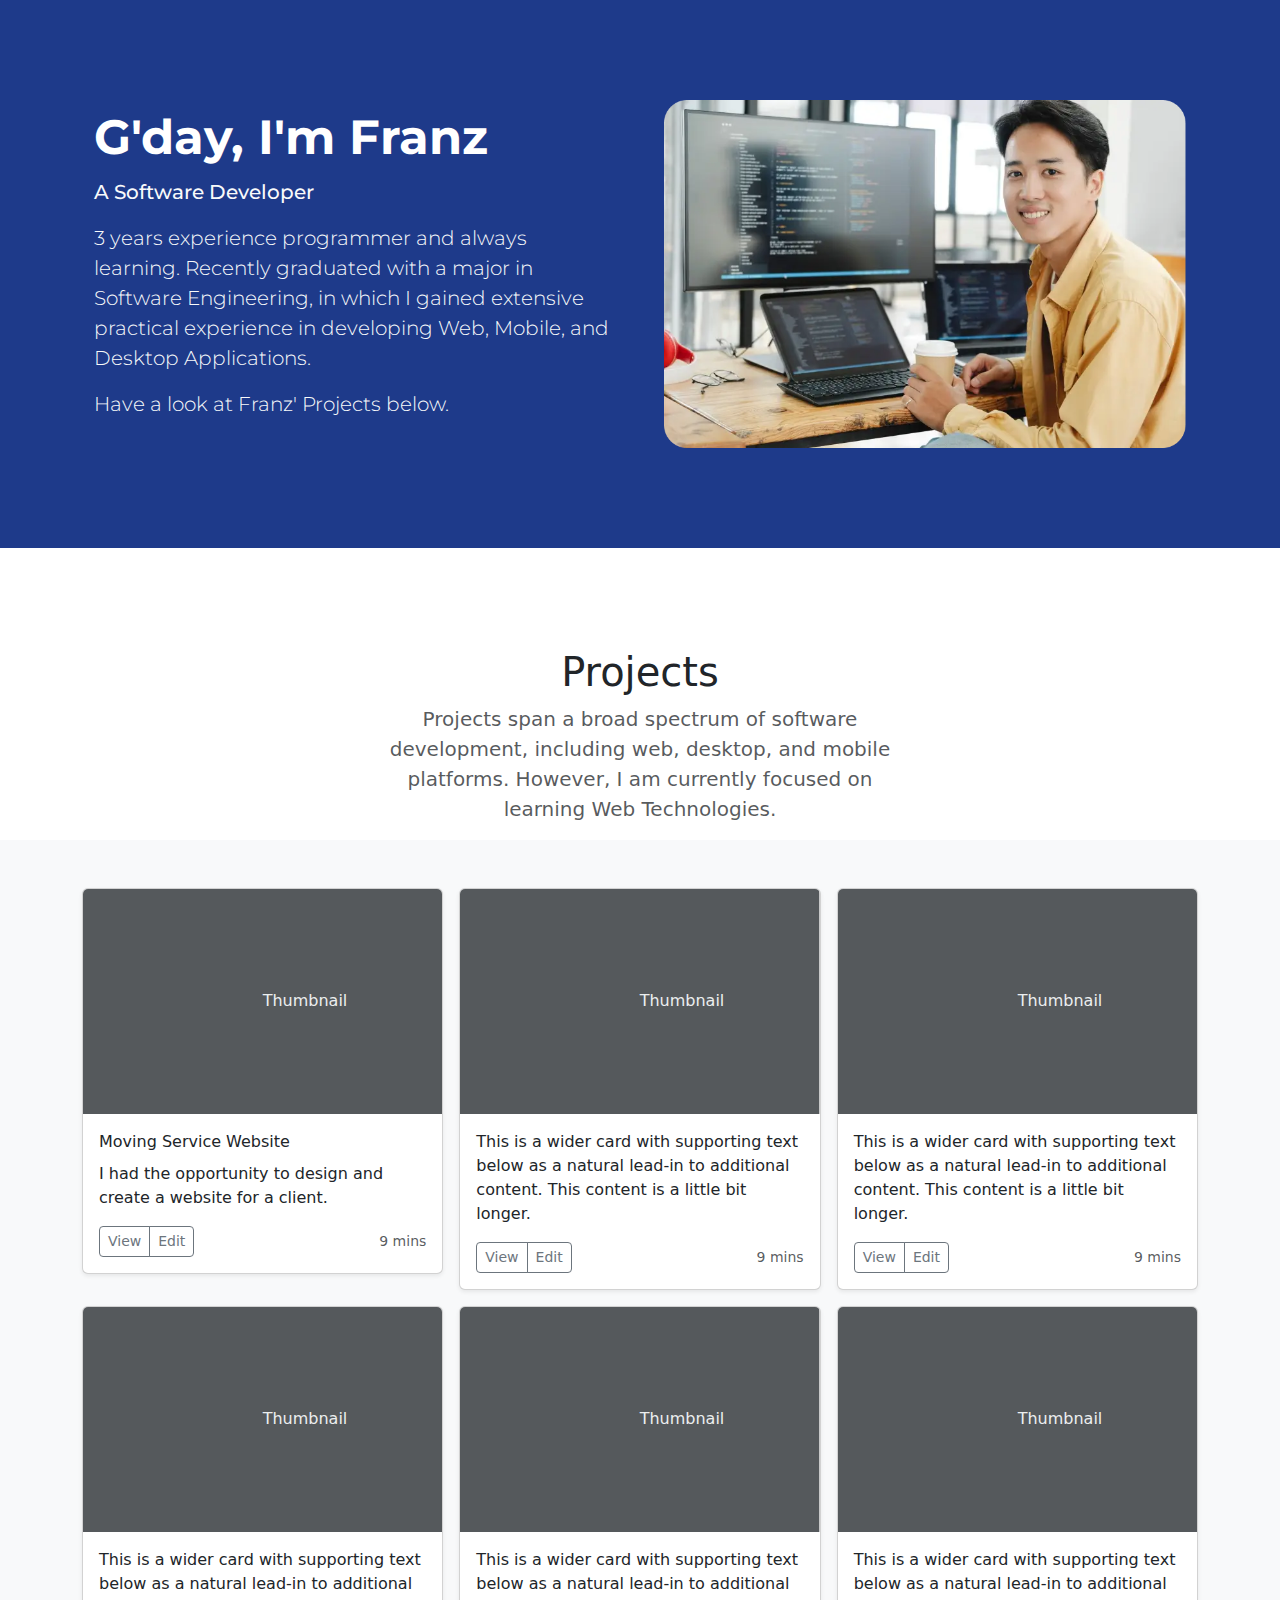
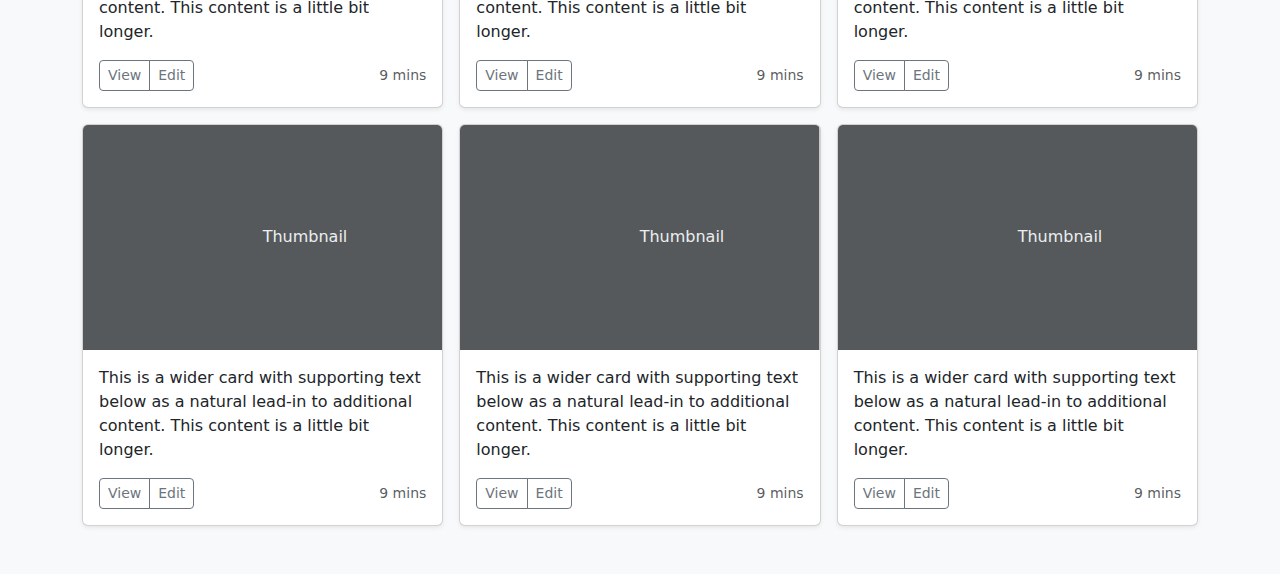
==== index.html @ fdf76ed5 "initial upload of intro + project list" ====
<!DOCTYPE html>
<html lang="en">
<head>
  <meta charset="UTF-8">
  <meta name="viewport" content="width=device-width, initial-scale=1.0">
  <title>Franz Labrador</title>
  <!-- Monts font -->
  <link rel="preconnect" href="https://fonts.googleapis.com">
  <link rel="preconnect" href="https://fonts.gstatic.com" crossorigin>
  <link href="https://fonts.googleapis.com/css2?family=Montserrat:ital,wght@0,100..900;1,100..900&family=Roboto:ital,wght@0,100;0,300;0,400;0,500;0,700;0,900;1,100;1,300;1,400;1,500;1,700;1,900&display=swap" rel="stylesheet">
  <!-- Bootstrap -->
  <link href="https://cdn.jsdelivr.net/npm/bootstrap@5.3.3/dist/css/bootstrap.min.css" rel="stylesheet" integrity="sha384-QWTKZyjpPEjISv5WaRU9OFeRpok6YctnYmDr5pNlyT2bRjXh0JMhjY6hW+ALEwIH" crossorigin="anonymous">
  <!-- Custom CSS -->
  <link rel="stylesheet" href="./css/styles.css">
</head>
<body data-bs-theme="light">
  <!-- Header -->
  <!-- <div class="custom-header container-fluid">
    <nav class="navbar navbar-expand-lg py-0">
      <div class="custom-header container py-3">
        <button class="navbar-toggler" type="button" data-bs-toggle="collapse" data-bs-target="#navbarNav" aria-controls="navbarNav" aria-expanded="false" aria-label="Toggle navigation">
          <span class="navbar-toggler-icon"></span>
        </button>
        <div class="collapse navbar-collapse" id="navbarNav">
          <ul class="navbar-nav ms-auto">
            <li class="nav-item">
              <a class="nav-link active" aria-current="page" href="#">About</a>
            </li>
            <li class="nav-item">
              <a class="nav-link" href="#">Projects</a>
            </li>
            <li class="nav-item">
              <a class="nav-link" href="#">Work</a>
            </li>
            <li class="nav-item">
              <a class="nav-link" href="#">Life</a>
            </li>
          </ul>
        </div>
      </div>
    </nav>
  </div> -->
  
  <!-- Dark Mode Button -->
  <!-- <button id="themeToggle" class="btn btn-outline-secondary btn-sm d-flex align-items-center">
    <svg xmlns="http://www.w3.org/2000/svg" width="16" height="16" fill="currentColor" class="bi bi-moon-fill" viewBox="0 0 16 16">
      <path d="M6 .278a.77.77 0 0 1 .08.858 7.2 7.2 0 0 0-.878 3.46c0 4.021 3.278 7.277 7.318 7.277q.792-.001 1.533-.16a.79.79 0 0 1 .81.316.73.73 0 0 1-.031.893A8.35 8.35 0 0 1 8.344 16C3.734 16 0 12.286 0 7.71 0 4.266 2.114 1.312 5.124.06A.75.75 0 0 1 6 .278"/>
    </svg>
  </button> -->
  
  <!-- Introduction -->
  <div class="intro">
    <div class="container col-xxl-8 px-4">
      <div class="row flex-lg-row-reverse align-items-center g-5">
        <div class="col-10 col-sm-8 col-lg-6">
          <img src="./images/filo_dev.png" class="d-block mx-lg-auto img-fluid" alt="Picture of Franz" width="700" height="500" loading="lazy">
        </div>
        <div class="col-lg-6">
          <h1 class="display-5 fw-bold text-body-emphasis lh-1 mb-3">G'day, I'm Franz</h1>
          <p class="lead content-subtitle">A Software Developer</p>
          <p class="lead">3 years experience programmer and always learning. Recently graduated with a major in Software Engineering, in which I gained extensive practical experience in developing Web, Mobile, and Desktop Applications.</p>
          <p class="lead">Have a look at Franz' Projects below.</p>
          <!-- <div class="d-grid gap-2 d-md-flex justify-content-md-start mt-4">
            <button type="button" class="btn btn-primary btn-lg px-4 me-md-2">See Projects</button>
          </div> -->
        </div>
      </div>
    </div>
  </div>
  <!-- Portfolio -->
  <main>
    <section class="text-center container">
      <div class="row">
        <div class="col-lg-6 col-md-8 mx-auto">
          <h1 class="fw-light">Projects</h1>
          <p class="lead text-body-secondary">
            Projects span a broad spectrum of software development, including web, desktop, and mobile platforms.
            However, I am currently focused on learning Web Technologies.
          </p>
        </div>
      </div>
    </section>
    <div class="album py-5 bg-body-tertiary">
      <div class="container">
        <div class="row row-cols-1 row-cols-sm-2 row-cols-md-3 g-3">
          <div class="col">
            <div class="card shadow-sm">
              <svg class="bd-placeholder-img card-img-top" width="100%" height="225" xmlns="http://www.w3.org/2000/svg" role="img" aria-label="Placeholder: Thumbnail" preserveAspectRatio="xMidYMid slice" focusable="false"><title>Placeholder</title><rect width="100%" height="100%" fill="#55595c"></rect><text x="50%" y="50%" fill="#eceeef" dy=".3em">Thumbnail</text></svg>
              <div class="card-body">
                <p class="card-title">Moving Service Website</p>
                <p class="card-text">
                  I had the opportunity to design and create a website for a client.
                </p>
                <div class="d-flex justify-content-between align-items-center">
                  <div class="btn-group">
                    <button type="button" class="btn btn-sm btn-outline-secondary">View</button>
                    <button type="button" class="btn btn-sm btn-outline-secondary">Edit</button>
                  </div>
                  <small class="text-body-secondary">9 mins</small>
                </div>
              </div>
            </div>
          </div>
          <div class="col">
            <div class="card shadow-sm">
              <svg class="bd-placeholder-img card-img-top" width="100%" height="225" xmlns="http://www.w3.org/2000/svg" role="img" aria-label="Placeholder: Thumbnail" preserveAspectRatio="xMidYMid slice" focusable="false"><title>Placeholder</title><rect width="100%" height="100%" fill="#55595c"></rect><text x="50%" y="50%" fill="#eceeef" dy=".3em">Thumbnail</text></svg>
              <div class="card-body">
                <p class="card-text">This is a wider card with supporting text below as a natural lead-in to additional content. This content is a little bit longer.</p>
                <div class="d-flex justify-content-between align-items-center">
                  <div class="btn-group">
                    <button type="button" class="btn btn-sm btn-outline-secondary">View</button>
                    <button type="button" class="btn btn-sm btn-outline-secondary">Edit</button>
                  </div>
                  <small class="text-body-secondary">9 mins</small>
                </div>
              </div>
            </div>
          </div>
          <div class="col">
            <div class="card shadow-sm">
              <svg class="bd-placeholder-img card-img-top" width="100%" height="225" xmlns="http://www.w3.org/2000/svg" role="img" aria-label="Placeholder: Thumbnail" preserveAspectRatio="xMidYMid slice" focusable="false"><title>Placeholder</title><rect width="100%" height="100%" fill="#55595c"></rect><text x="50%" y="50%" fill="#eceeef" dy=".3em">Thumbnail</text></svg>
              <div class="card-body">
                <p class="card-text">This is a wider card with supporting text below as a natural lead-in to additional content. This content is a little bit longer.</p>
                <div class="d-flex justify-content-between align-items-center">
                  <div class="btn-group">
                    <button type="button" class="btn btn-sm btn-outline-secondary">View</button>
                    <button type="button" class="btn btn-sm btn-outline-secondary">Edit</button>
                  </div>
                  <small class="text-body-secondary">9 mins</small>
                </div>
              </div>
            </div>
          </div>
          <div class="col">
            <div class="card shadow-sm">
              <svg class="bd-placeholder-img card-img-top" width="100%" height="225" xmlns="http://www.w3.org/2000/svg" role="img" aria-label="Placeholder: Thumbnail" preserveAspectRatio="xMidYMid slice" focusable="false"><title>Placeholder</title><rect width="100%" height="100%" fill="#55595c"></rect><text x="50%" y="50%" fill="#eceeef" dy=".3em">Thumbnail</text></svg>
              <div class="card-body">
                <p class="card-text">This is a wider card with supporting text below as a natural lead-in to additional content. This content is a little bit longer.</p>
                <div class="d-flex justify-content-between align-items-center">
                  <div class="btn-group">
                    <button type="button" class="btn btn-sm btn-outline-secondary">View</button>
                    <button type="button" class="btn btn-sm btn-outline-secondary">Edit</button>
                  </div>
                  <small class="text-body-secondary">9 mins</small>
                </div>
              </div>
            </div>
          </div>
          <div class="col">
            <div class="card shadow-sm">
              <svg class="bd-placeholder-img card-img-top" width="100%" height="225" xmlns="http://www.w3.org/2000/svg" role="img" aria-label="Placeholder: Thumbnail" preserveAspectRatio="xMidYMid slice" focusable="false"><title>Placeholder</title><rect width="100%" height="100%" fill="#55595c"></rect><text x="50%" y="50%" fill="#eceeef" dy=".3em">Thumbnail</text></svg>
              <div class="card-body">
                <p class="card-text">This is a wider card with supporting text below as a natural lead-in to additional content. This content is a little bit longer.</p>
                <div class="d-flex justify-content-between align-items-center">
                  <div class="btn-group">
                    <button type="button" class="btn btn-sm btn-outline-secondary">View</button>
                    <button type="button" class="btn btn-sm btn-outline-secondary">Edit</button>
                  </div>
                  <small class="text-body-secondary">9 mins</small>
                </div>
              </div>
            </div>
          </div>
          <div class="col">
            <div class="card shadow-sm">
              <svg class="bd-placeholder-img card-img-top" width="100%" height="225" xmlns="http://www.w3.org/2000/svg" role="img" aria-label="Placeholder: Thumbnail" preserveAspectRatio="xMidYMid slice" focusable="false"><title>Placeholder</title><rect width="100%" height="100%" fill="#55595c"></rect><text x="50%" y="50%" fill="#eceeef" dy=".3em">Thumbnail</text></svg>
              <div class="card-body">
                <p class="card-text">This is a wider card with supporting text below as a natural lead-in to additional content. This content is a little bit longer.</p>
                <div class="d-flex justify-content-between align-items-center">
                  <div class="btn-group">
                    <button type="button" class="btn btn-sm btn-outline-secondary">View</button>
                    <button type="button" class="btn btn-sm btn-outline-secondary">Edit</button>
                  </div>
                  <small class="text-body-secondary">9 mins</small>
                </div>
              </div>
            </div>
          </div>
          <div class="col">
            <div class="card shadow-sm">
              <svg class="bd-placeholder-img card-img-top" width="100%" height="225" xmlns="http://www.w3.org/2000/svg" role="img" aria-label="Placeholder: Thumbnail" preserveAspectRatio="xMidYMid slice" focusable="false"><title>Placeholder</title><rect width="100%" height="100%" fill="#55595c"></rect><text x="50%" y="50%" fill="#eceeef" dy=".3em">Thumbnail</text></svg>
              <div class="card-body">
                <p class="card-text">This is a wider card with supporting text below as a natural lead-in to additional content. This content is a little bit longer.</p>
                <div class="d-flex justify-content-between align-items-center">
                  <div class="btn-group">
                    <button type="button" class="btn btn-sm btn-outline-secondary">View</button>
                    <button type="button" class="btn btn-sm btn-outline-secondary">Edit</button>
                  </div>
                  <small class="text-body-secondary">9 mins</small>
                </div>
              </div>
            </div>
          </div>
          <div class="col">
            <div class="card shadow-sm">
              <svg class="bd-placeholder-img card-img-top" width="100%" height="225" xmlns="http://www.w3.org/2000/svg" role="img" aria-label="Placeholder: Thumbnail" preserveAspectRatio="xMidYMid slice" focusable="false"><title>Placeholder</title><rect width="100%" height="100%" fill="#55595c"></rect><text x="50%" y="50%" fill="#eceeef" dy=".3em">Thumbnail</text></svg>
              <div class="card-body">
                <p class="card-text">This is a wider card with supporting text below as a natural lead-in to additional content. This content is a little bit longer.</p>
                <div class="d-flex justify-content-between align-items-center">
                  <div class="btn-group">
                    <button type="button" class="btn btn-sm btn-outline-secondary">View</button>
                    <button type="button" class="btn btn-sm btn-outline-secondary">Edit</button>
                  </div>
                  <small class="text-body-secondary">9 mins</small>
                </div>
              </div>
            </div>
          </div>
          <div class="col">
            <div class="card shadow-sm">
              <svg class="bd-placeholder-img card-img-top" width="100%" height="225" xmlns="http://www.w3.org/2000/svg" role="img" aria-label="Placeholder: Thumbnail" preserveAspectRatio="xMidYMid slice" focusable="false"><title>Placeholder</title><rect width="100%" height="100%" fill="#55595c"></rect><text x="50%" y="50%" fill="#eceeef" dy=".3em">Thumbnail</text></svg>
              <div class="card-body">
                <p class="card-text">This is a wider card with supporting text below as a natural lead-in to additional content. This content is a little bit longer.</p>
                <div class="d-flex justify-content-between align-items-center">
                  <div class="btn-group">
                    <button type="button" class="btn btn-sm btn-outline-secondary">View</button>
                    <button type="button" class="btn btn-sm btn-outline-secondary">Edit</button>
                  </div>
                  <small class="text-body-secondary">9 mins</small>
                </div>
              </div>
            </div>
          </div>
        </div>
      </div>
    </div>
  </main>
  
  <!-- Dark Mode Button -->
  <script>
    const themeToggleBtn = document.getElementById('themeToggle');
    const body = document.body;
    let isDarkMode = false;

    themeToggleBtn.addEventListener('click', () => {
      isDarkMode = !isDarkMode;
      const newTheme = isDarkMode ? 'dark' : 'light';
      body.setAttribute('data-bs-theme', newTheme);
      
      // Update icon
      themeToggleBtn.innerHTML = isDarkMode 
        ? `<svg xmlns="http://www.w3.org/2000/svg" width="16" height="16" fill="currentColor" class="bi bi-brightness-high" viewBox="0 0 16 16">
            <path d="M8 11a3 3 0 1 1 0-6 3 3 0 0 1 0 6m0 1a4 4 0 1 0 0-8 4 4 0 0 0 0 8M8 0a.5.5 0 0 1 .5.5v2a.5.5 0 0 1-1 0v-2A.5.5 0 0 1 8 0m0 13a.5.5 0 0 1 .5.5v2a.5.5 0 0 1-1 0v-2A.5.5 0 0 1 8 13m8-5a.5.5 0 0 1-.5.5h-2a.5.5 0 0 1 0-1h2a.5.5 0 0 1 .5.5M3 8a.5.5 0 0 1-.5.5h-2a.5.5 0 0 1 0-1h2A.5.5 0 0 1 3 8m10.657-5.657a.5.5 0 0 1 0 .707l-1.414 1.415a.5.5 0 1 1-.707-.708l1.414-1.414a.5.5 0 0 1 .707 0m-9.193 9.193a.5.5 0 0 1 0 .707L3.05 13.657a.5.5 0 0 1-.707-.707l1.414-1.414a.5.5 0 0 1 .707 0m9.193 2.121a.5.5 0 0 1-.707 0l-1.414-1.414a.5.5 0 0 1 .707-.707l1.414 1.414a.5.5 0 0 1 0 .707M4.464 4.465a.5.5 0 0 1-.707 0L2.343 3.05a.5.5 0 1 1 .707-.707l1.414 1.414a.5.5 0 0 1 0 .708"/>
          </svg>`
        : `<svg xmlns="http://www.w3.org/2000/svg" width="16" height="16" fill="currentColor" class="bi bi-moon-fill" viewBox="0 0 16 16">
            <path d="M6 .278a.77.77 0 0 1 .08.858 7.2 7.2 0 0 0-.878 3.46c0 4.021 3.278 7.277 7.318 7.277q.792-.001 1.533-.16a.79.79 0 0 1 .81.316.73.73 0 0 1-.031.893A8.35 8.35 0 0 1 8.344 16C3.734 16 0 12.286 0 7.71 0 4.266 2.114 1.312 5.124.06A.75.75 0 0 1 6 .278"/>
          </svg>`;
    });
  </script>
  
  <!-- Bootstrap -->
  <script src="https://cdn.jsdelivr.net/npm/bootstrap@5.3.3/dist/js/bootstrap.bundle.min.js" integrity="sha384-YvpcrYf0tY3lHB60NNkmXc5s9fDVZLESaAA55NDzOxhy9GkcIdslK1eN7N6jIeHz" crossorigin="anonymous"></script>
</body>
</html>
---- css/styles.css ----
/* 
  Primary Palette (Main Colors)
  - Deep Blue (#1E3A8A)
  - Soft White (#F9FAFB)
  - Vibrant Cyan (#06B6D4)
  
  Accent Colors (To Highlight Elements)
  - Bright Orange (#FB923C)
  - Emerald Green (#10B981)
*/

.custom-header {
  background-color: #1E3A8A;
  font-size: 20px;
  font-family: "Montserrat", sans-serif;
  font-weight: 500;
  font-style: normal;
}

/* .navbar-nav .nav-link {
  color: #F9FAFB;
}
.navbar-nav .nav-link:hover {
  color: #FB923C; 
} */

.intro {
  background-color: #1E3A8A;
  color: #F9FAFB;
  font-family: "Montserrat", sans-serif;
  padding-top: 100px;
  padding-bottom: 100px;
  margin-bottom: 100px;
}

.intro h1 {
  color: white !important;
}

.content-subtitle {
  font-weight: 500;
}

.btn-primary {
  --bs-btn-color: #F9FAFB;
  --bs-btn-bg: #1E3A8A;
  --bs-btn-border-color: #1E3A8A;
  --bs-btn-hover-bg: #0b5ed7;
  --bs-btn-active-bg: #4f92f6;
  --bs-btn-active-border-color: #4f92f6;
}
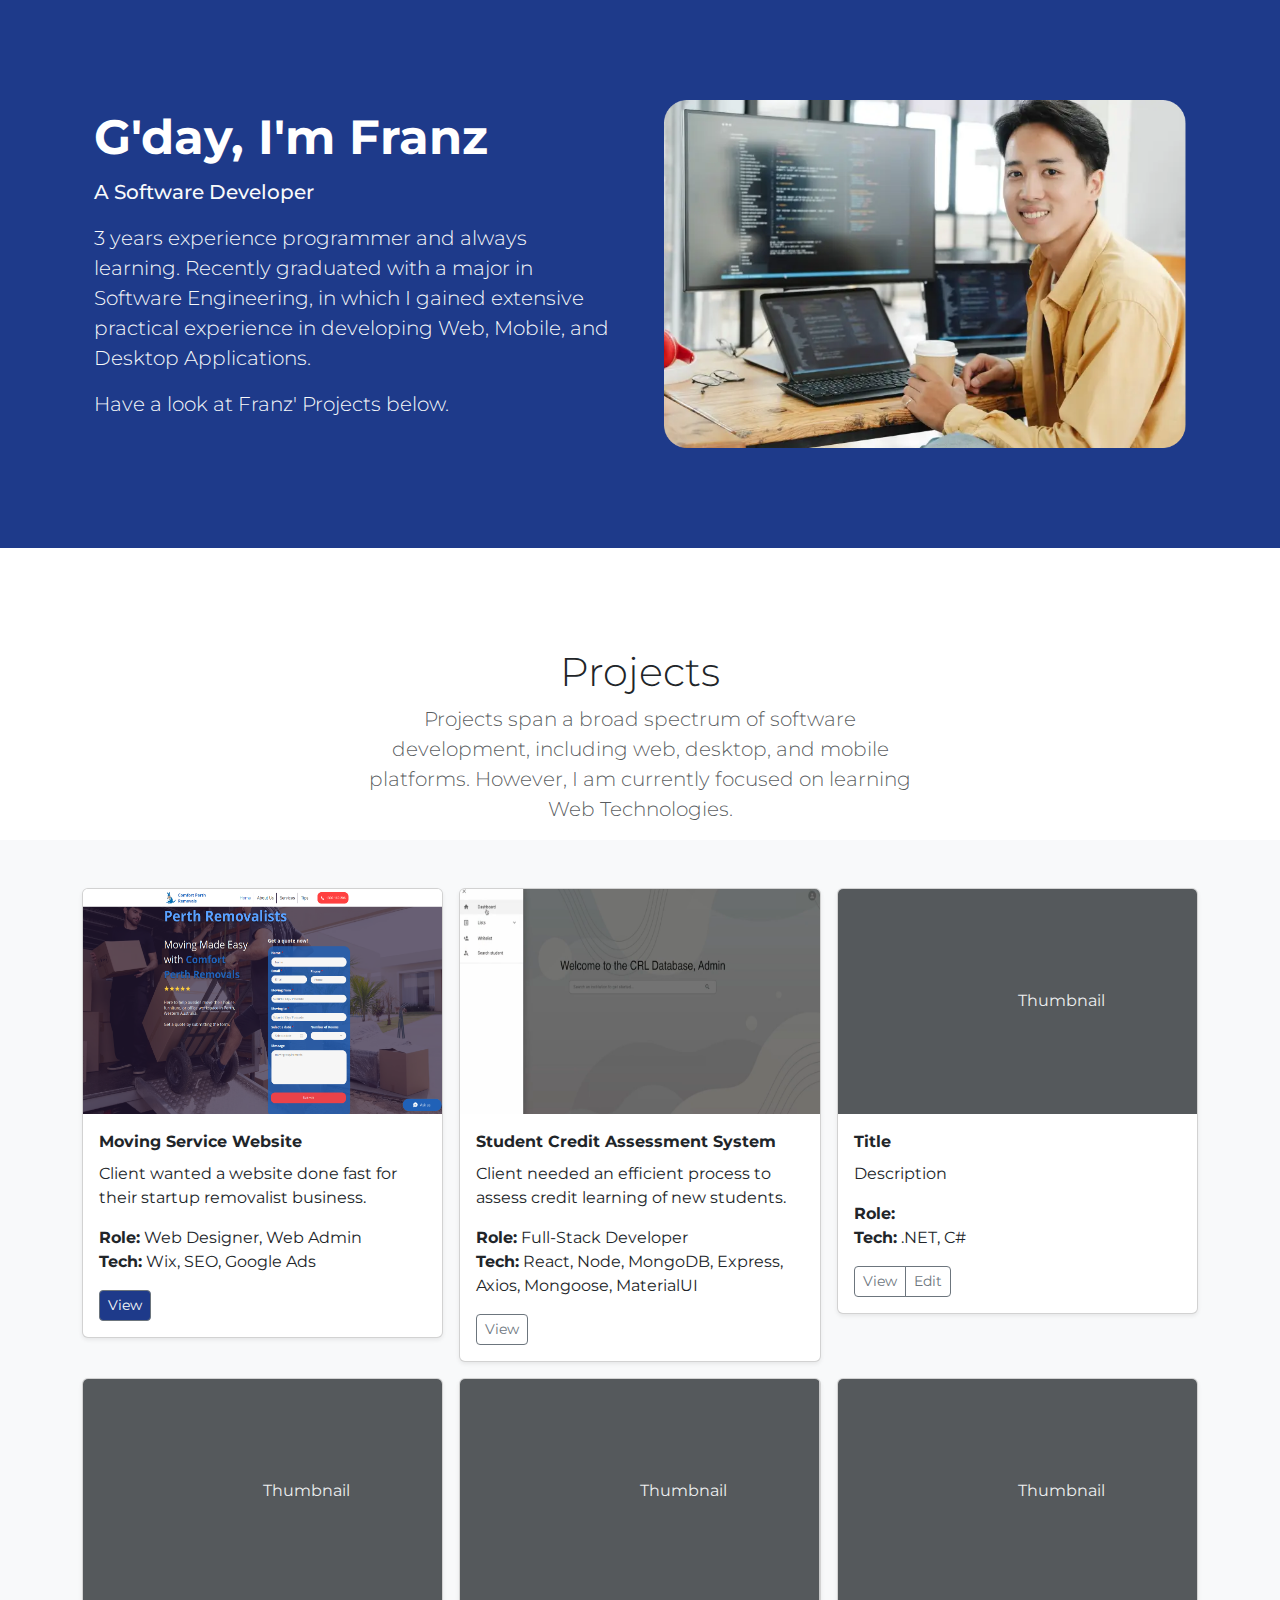
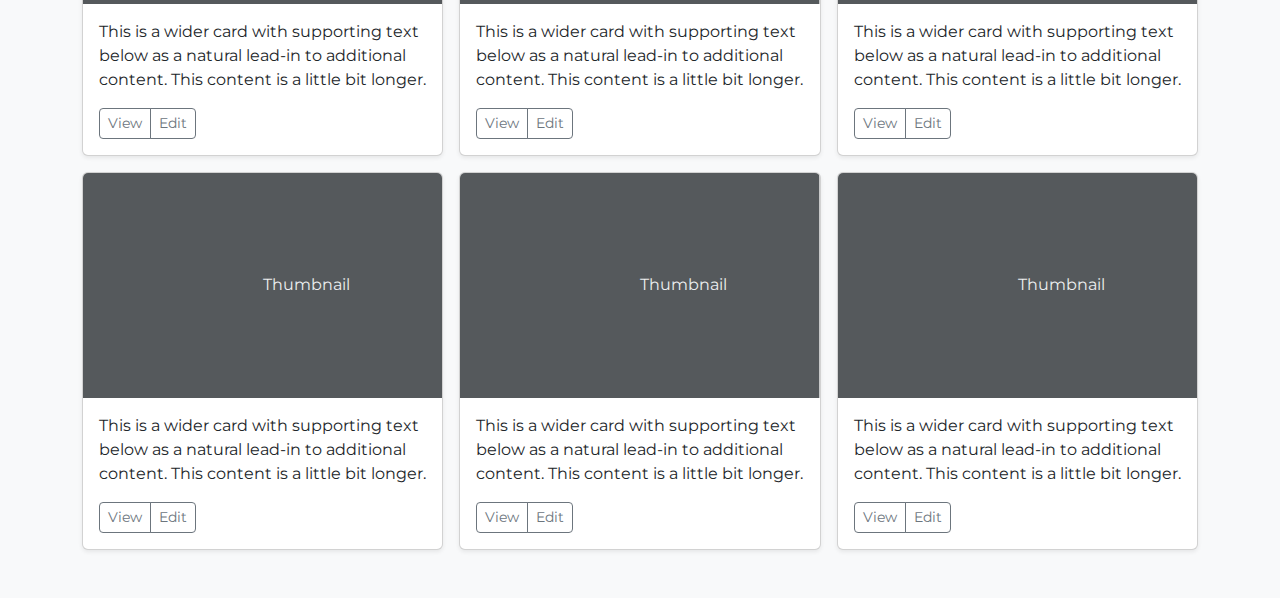
==== commit ecb26b5c: "added two projects" ====
--- a/index.html
+++ b/index.html
@@ -85,138 +85,142 @@
         <div class="row row-cols-1 row-cols-sm-2 row-cols-md-3 g-3">
           <div class="col">
             <div class="card shadow-sm">
-              <svg class="bd-placeholder-img card-img-top" width="100%" height="225" xmlns="http://www.w3.org/2000/svg" role="img" aria-label="Placeholder: Thumbnail" preserveAspectRatio="xMidYMid slice" focusable="false"><title>Placeholder</title><rect width="100%" height="100%" fill="#55595c"></rect><text x="50%" y="50%" fill="#eceeef" dy=".3em">Thumbnail</text></svg>
+              <img class="card-img-top" width="100%" height="225" src="./images/projects/moving_service-homepage.png" alt="">
               <div class="card-body">
                 <p class="card-title">Moving Service Website</p>
-                <p class="card-text">
-                  I had the opportunity to design and create a website for a client.
+                <p class="card-text">Client wanted a website done fast for their startup removalist business.</p>
+                <p class="card-text-2">
+                  <b>Role:</b> Web Designer, Web Admin
+                  <br>
+                  <b>Tech:</b> Wix, SEO, Google Ads
                 </p>
                 <div class="d-flex justify-content-between align-items-center">
                   <div class="btn-group">
-                    <button type="button" class="btn btn-sm btn-outline-secondary">View</button>
-                    <button type="button" class="btn btn-sm btn-outline-secondary">Edit</button>
-                  </div>
-                  <small class="text-body-secondary">9 mins</small>
-                </div>
-              </div>
-            </div>
-          </div>
-          <div class="col">
-            <div class="card shadow-sm">
-              <svg class="bd-placeholder-img card-img-top" width="100%" height="225" xmlns="http://www.w3.org/2000/svg" role="img" aria-label="Placeholder: Thumbnail" preserveAspectRatio="xMidYMid slice" focusable="false"><title>Placeholder</title><rect width="100%" height="100%" fill="#55595c"></rect><text x="50%" y="50%" fill="#eceeef" dy=".3em">Thumbnail</text></svg>
-              <div class="card-body">
-                <p class="card-text">This is a wider card with supporting text below as a natural lead-in to additional content. This content is a little bit longer.</p>
-                <div class="d-flex justify-content-between align-items-center">
-                  <div class="btn-group">
-                    <button type="button" class="btn btn-sm btn-outline-secondary">View</button>
-                    <button type="button" class="btn btn-sm btn-outline-secondary">Edit</button>
-                  </div>
-                  <small class="text-body-secondary">9 mins</small>
-                </div>
-              </div>
-            </div>
-          </div>
-          <div class="col">
-            <div class="card shadow-sm">
-              <svg class="bd-placeholder-img card-img-top" width="100%" height="225" xmlns="http://www.w3.org/2000/svg" role="img" aria-label="Placeholder: Thumbnail" preserveAspectRatio="xMidYMid slice" focusable="false"><title>Placeholder</title><rect width="100%" height="100%" fill="#55595c"></rect><text x="50%" y="50%" fill="#eceeef" dy=".3em">Thumbnail</text></svg>
-              <div class="card-body">
-                <p class="card-text">This is a wider card with supporting text below as a natural lead-in to additional content. This content is a little bit longer.</p>
-                <div class="d-flex justify-content-between align-items-center">
-                  <div class="btn-group">
-                    <button type="button" class="btn btn-sm btn-outline-secondary">View</button>
-                    <button type="button" class="btn btn-sm btn-outline-secondary">Edit</button>
-                  </div>
-                  <small class="text-body-secondary">9 mins</small>
-                </div>
-              </div>
-            </div>
-          </div>
-          <div class="col">
-            <div class="card shadow-sm">
-              <svg class="bd-placeholder-img card-img-top" width="100%" height="225" xmlns="http://www.w3.org/2000/svg" role="img" aria-label="Placeholder: Thumbnail" preserveAspectRatio="xMidYMid slice" focusable="false"><title>Placeholder</title><rect width="100%" height="100%" fill="#55595c"></rect><text x="50%" y="50%" fill="#eceeef" dy=".3em">Thumbnail</text></svg>
-              <div class="card-body">
-                <p class="card-text">This is a wider card with supporting text below as a natural lead-in to additional content. This content is a little bit longer.</p>
-                <div class="d-flex justify-content-between align-items-center">
-                  <div class="btn-group">
-                    <button type="button" class="btn btn-sm btn-outline-secondary">View</button>
-                    <button type="button" class="btn btn-sm btn-outline-secondary">Edit</button>
-                  </div>
-                  <small class="text-body-secondary">9 mins</small>
-                </div>
-              </div>
-            </div>
-          </div>
-          <div class="col">
-            <div class="card shadow-sm">
-              <svg class="bd-placeholder-img card-img-top" width="100%" height="225" xmlns="http://www.w3.org/2000/svg" role="img" aria-label="Placeholder: Thumbnail" preserveAspectRatio="xMidYMid slice" focusable="false"><title>Placeholder</title><rect width="100%" height="100%" fill="#55595c"></rect><text x="50%" y="50%" fill="#eceeef" dy=".3em">Thumbnail</text></svg>
-              <div class="card-body">
-                <p class="card-text">This is a wider card with supporting text below as a natural lead-in to additional content. This content is a little bit longer.</p>
-                <div class="d-flex justify-content-between align-items-center">
-                  <div class="btn-group">
-                    <button type="button" class="btn btn-sm btn-outline-secondary">View</button>
-                    <button type="button" class="btn btn-sm btn-outline-secondary">Edit</button>
-                  </div>
-                  <small class="text-body-secondary">9 mins</small>
-                </div>
-              </div>
-            </div>
-          </div>
-          <div class="col">
-            <div class="card shadow-sm">
-              <svg class="bd-placeholder-img card-img-top" width="100%" height="225" xmlns="http://www.w3.org/2000/svg" role="img" aria-label="Placeholder: Thumbnail" preserveAspectRatio="xMidYMid slice" focusable="false"><title>Placeholder</title><rect width="100%" height="100%" fill="#55595c"></rect><text x="50%" y="50%" fill="#eceeef" dy=".3em">Thumbnail</text></svg>
-              <div class="card-body">
-                <p class="card-text">This is a wider card with supporting text below as a natural lead-in to additional content. This content is a little bit longer.</p>
-                <div class="d-flex justify-content-between align-items-center">
-                  <div class="btn-group">
-                    <button type="button" class="btn btn-sm btn-outline-secondary">View</button>
-                    <button type="button" class="btn btn-sm btn-outline-secondary">Edit</button>
-                  </div>
-                  <small class="text-body-secondary">9 mins</small>
-                </div>
-              </div>
-            </div>
-          </div>
-          <div class="col">
-            <div class="card shadow-sm">
-              <svg class="bd-placeholder-img card-img-top" width="100%" height="225" xmlns="http://www.w3.org/2000/svg" role="img" aria-label="Placeholder: Thumbnail" preserveAspectRatio="xMidYMid slice" focusable="false"><title>Placeholder</title><rect width="100%" height="100%" fill="#55595c"></rect><text x="50%" y="50%" fill="#eceeef" dy=".3em">Thumbnail</text></svg>
-              <div class="card-body">
-                <p class="card-text">This is a wider card with supporting text below as a natural lead-in to additional content. This content is a little bit longer.</p>
-                <div class="d-flex justify-content-between align-items-center">
-                  <div class="btn-group">
-                    <button type="button" class="btn btn-sm btn-outline-secondary">View</button>
-                    <button type="button" class="btn btn-sm btn-outline-secondary">Edit</button>
-                  </div>
-                  <small class="text-body-secondary">9 mins</small>
-                </div>
-              </div>
-            </div>
-          </div>
-          <div class="col">
-            <div class="card shadow-sm">
-              <svg class="bd-placeholder-img card-img-top" width="100%" height="225" xmlns="http://www.w3.org/2000/svg" role="img" aria-label="Placeholder: Thumbnail" preserveAspectRatio="xMidYMid slice" focusable="false"><title>Placeholder</title><rect width="100%" height="100%" fill="#55595c"></rect><text x="50%" y="50%" fill="#eceeef" dy=".3em">Thumbnail</text></svg>
-              <div class="card-body">
-                <p class="card-text">This is a wider card with supporting text below as a natural lead-in to additional content. This content is a little bit longer.</p>
-                <div class="d-flex justify-content-between align-items-center">
-                  <div class="btn-group">
-                    <button type="button" class="btn btn-sm btn-outline-secondary">View</button>
-                    <button type="button" class="btn btn-sm btn-outline-secondary">Edit</button>
-                  </div>
-                  <small class="text-body-secondary">9 mins</small>
-                </div>
-              </div>
-            </div>
-          </div>
-          <div class="col">
-            <div class="card shadow-sm">
-              <svg class="bd-placeholder-img card-img-top" width="100%" height="225" xmlns="http://www.w3.org/2000/svg" role="img" aria-label="Placeholder: Thumbnail" preserveAspectRatio="xMidYMid slice" focusable="false"><title>Placeholder</title><rect width="100%" height="100%" fill="#55595c"></rect><text x="50%" y="50%" fill="#eceeef" dy=".3em">Thumbnail</text></svg>
-              <div class="card-body">
-                <p class="card-text">This is a wider card with supporting text below as a natural lead-in to additional content. This content is a little bit longer.</p>
-                <div class="d-flex justify-content-between align-items-center">
-                  <div class="btn-group">
-                    <button type="button" class="btn btn-sm btn-outline-secondary">View</button>
-                    <button type="button" class="btn btn-sm btn-outline-secondary">Edit</button>
-                  </div>
-                  <small class="text-body-secondary">9 mins</small>
+                    <button type="button" class="btn-projects btn btn-sm btn-outline-secondary">View</button>
+                  </div>
+                </div>
+              </div>
+            </div>
+          </div>
+          <div class="col">
+            <div class="card shadow-sm">
+              <img class="card-img-top" width="100%" height="225" src="./images/projects/student_credit_assessment-homepage.png" alt="">
+              <div class="card-body">
+                <p class="card-title">Student Credit Assessment System</p>
+                <p class="card-text">Client needed an efficient process to assess credit learning of new students.</p>
+                <p class="card-text-2">
+                  <b>Role:</b> Full-Stack Developer
+                  <br>
+                  <b>Tech:</b> React, Node, MongoDB, Express, Axios, Mongoose, MaterialUI
+                </p>
+                <div class="d-flex justify-content-between align-items-center">
+                  <div class="btn-group">
+                    <button type="button" class="btn btn-sm btn-outline-secondary">View</button>
+                  </div>
+                </div>
+              </div>
+            </div>
+          </div>
+          <div class="col">
+            <div class="card shadow-sm">
+              <svg class="bd-placeholder-img card-img-top" width="100%" height="225" xmlns="http://www.w3.org/2000/svg" role="img" aria-label="Placeholder: Thumbnail" preserveAspectRatio="xMidYMid slice" focusable="false"><title>Placeholder</title><rect width="100%" height="100%" fill="#55595c"></rect><text x="50%" y="50%" fill="#eceeef" dy=".3em">Thumbnail</text></svg>
+              <div class="card-body">
+                <p class="card-title">Title</p>
+                <p class="card-text">Description</p>
+                <p class="card-text-2">
+                  <b>Role:</b> 
+                  <br>
+                  <b>Tech:</b> .NET, C#
+                </p>
+                <div class="d-flex justify-content-between align-items-center">
+                  <div class="btn-group">
+                    <button type="button" class="btn btn-sm btn-outline-secondary">View</button>
+                    <button type="button" class="btn btn-sm btn-outline-secondary">Edit</button>
+                  </div>
+                </div>
+              </div>
+            </div>
+          </div>
+          <div class="col">
+            <div class="card shadow-sm">
+              <svg class="bd-placeholder-img card-img-top" width="100%" height="225" xmlns="http://www.w3.org/2000/svg" role="img" aria-label="Placeholder: Thumbnail" preserveAspectRatio="xMidYMid slice" focusable="false"><title>Placeholder</title><rect width="100%" height="100%" fill="#55595c"></rect><text x="50%" y="50%" fill="#eceeef" dy=".3em">Thumbnail</text></svg>
+              <div class="card-body">
+                <p class="card-text">This is a wider card with supporting text below as a natural lead-in to additional content. This content is a little bit longer.</p>
+                <div class="d-flex justify-content-between align-items-center">
+                  <div class="btn-group">
+                    <button type="button" class="btn btn-sm btn-outline-secondary">View</button>
+                    <button type="button" class="btn btn-sm btn-outline-secondary">Edit</button>
+                  </div>
+                </div>
+              </div>
+            </div>
+          </div>
+          <div class="col">
+            <div class="card shadow-sm">
+              <svg class="bd-placeholder-img card-img-top" width="100%" height="225" xmlns="http://www.w3.org/2000/svg" role="img" aria-label="Placeholder: Thumbnail" preserveAspectRatio="xMidYMid slice" focusable="false"><title>Placeholder</title><rect width="100%" height="100%" fill="#55595c"></rect><text x="50%" y="50%" fill="#eceeef" dy=".3em">Thumbnail</text></svg>
+              <div class="card-body">
+                <p class="card-text">This is a wider card with supporting text below as a natural lead-in to additional content. This content is a little bit longer.</p>
+                <div class="d-flex justify-content-between align-items-center">
+                  <div class="btn-group">
+                    <button type="button" class="btn btn-sm btn-outline-secondary">View</button>
+                    <button type="button" class="btn btn-sm btn-outline-secondary">Edit</button>
+                  </div>
+                </div>
+              </div>
+            </div>
+          </div>
+          <div class="col">
+            <div class="card shadow-sm">
+              <svg class="bd-placeholder-img card-img-top" width="100%" height="225" xmlns="http://www.w3.org/2000/svg" role="img" aria-label="Placeholder: Thumbnail" preserveAspectRatio="xMidYMid slice" focusable="false"><title>Placeholder</title><rect width="100%" height="100%" fill="#55595c"></rect><text x="50%" y="50%" fill="#eceeef" dy=".3em">Thumbnail</text></svg>
+              <div class="card-body">
+                <p class="card-text">This is a wider card with supporting text below as a natural lead-in to additional content. This content is a little bit longer.</p>
+                <div class="d-flex justify-content-between align-items-center">
+                  <div class="btn-group">
+                    <button type="button" class="btn btn-sm btn-outline-secondary">View</button>
+                    <button type="button" class="btn btn-sm btn-outline-secondary">Edit</button>
+                  </div>
+                </div>
+              </div>
+            </div>
+          </div>
+          <div class="col">
+            <div class="card shadow-sm">
+              <svg class="bd-placeholder-img card-img-top" width="100%" height="225" xmlns="http://www.w3.org/2000/svg" role="img" aria-label="Placeholder: Thumbnail" preserveAspectRatio="xMidYMid slice" focusable="false"><title>Placeholder</title><rect width="100%" height="100%" fill="#55595c"></rect><text x="50%" y="50%" fill="#eceeef" dy=".3em">Thumbnail</text></svg>
+              <div class="card-body">
+                <p class="card-text">This is a wider card with supporting text below as a natural lead-in to additional content. This content is a little bit longer.</p>
+                <div class="d-flex justify-content-between align-items-center">
+                  <div class="btn-group">
+                    <button type="button" class="btn btn-sm btn-outline-secondary">View</button>
+                    <button type="button" class="btn btn-sm btn-outline-secondary">Edit</button>
+                  </div>
+                </div>
+              </div>
+            </div>
+          </div>
+          <div class="col">
+            <div class="card shadow-sm">
+              <svg class="bd-placeholder-img card-img-top" width="100%" height="225" xmlns="http://www.w3.org/2000/svg" role="img" aria-label="Placeholder: Thumbnail" preserveAspectRatio="xMidYMid slice" focusable="false"><title>Placeholder</title><rect width="100%" height="100%" fill="#55595c"></rect><text x="50%" y="50%" fill="#eceeef" dy=".3em">Thumbnail</text></svg>
+              <div class="card-body">
+                <p class="card-text">This is a wider card with supporting text below as a natural lead-in to additional content. This content is a little bit longer.</p>
+                <div class="d-flex justify-content-between align-items-center">
+                  <div class="btn-group">
+                    <button type="button" class="btn btn-sm btn-outline-secondary">View</button>
+                    <button type="button" class="btn btn-sm btn-outline-secondary">Edit</button>
+                  </div>
+                </div>
+              </div>
+            </div>
+          </div>
+          <div class="col">
+            <div class="card shadow-sm">
+              <svg class="bd-placeholder-img card-img-top" width="100%" height="225" xmlns="http://www.w3.org/2000/svg" role="img" aria-label="Placeholder: Thumbnail" preserveAspectRatio="xMidYMid slice" focusable="false"><title>Placeholder</title><rect width="100%" height="100%" fill="#55595c"></rect><text x="50%" y="50%" fill="#eceeef" dy=".3em">Thumbnail</text></svg>
+              <div class="card-body">
+                <p class="card-text">This is a wider card with supporting text below as a natural lead-in to additional content. This content is a little bit longer.</p>
+                <div class="d-flex justify-content-between align-items-center">
+                  <div class="btn-group">
+                    <button type="button" class="btn btn-sm btn-outline-secondary">View</button>
+                    <button type="button" class="btn btn-sm btn-outline-secondary">Edit</button>
+                  </div>
                 </div>
               </div>
             </div>
--- a/css/styles.css
+++ b/css/styles.css
@@ -8,6 +8,15 @@
   - Bright Orange (#FB923C)
   - Emerald Green (#10B981)
 */
+
+:root {
+  --deep-blue: #1E3A8A;
+  --soft-white: #F9FAFB;
+}
+
+body {
+  font-family: 'Montserrat', sans-serif;
+}
 
 .custom-header {
   background-color: #1E3A8A;
@@ -27,7 +36,6 @@
 .intro {
   background-color: #1E3A8A;
   color: #F9FAFB;
-  font-family: "Montserrat", sans-serif;
   padding-top: 100px;
   padding-bottom: 100px;
   margin-bottom: 100px;
@@ -49,3 +57,12 @@
   --bs-btn-active-bg: #4f92f6;
   --bs-btn-active-border-color: #4f92f6;
 }
+
+.card-title {
+  font-weight: bold;
+}
+
+.btn-projects {
+  color: var(--soft-white);
+  background-color: #1E3A8A;
+}
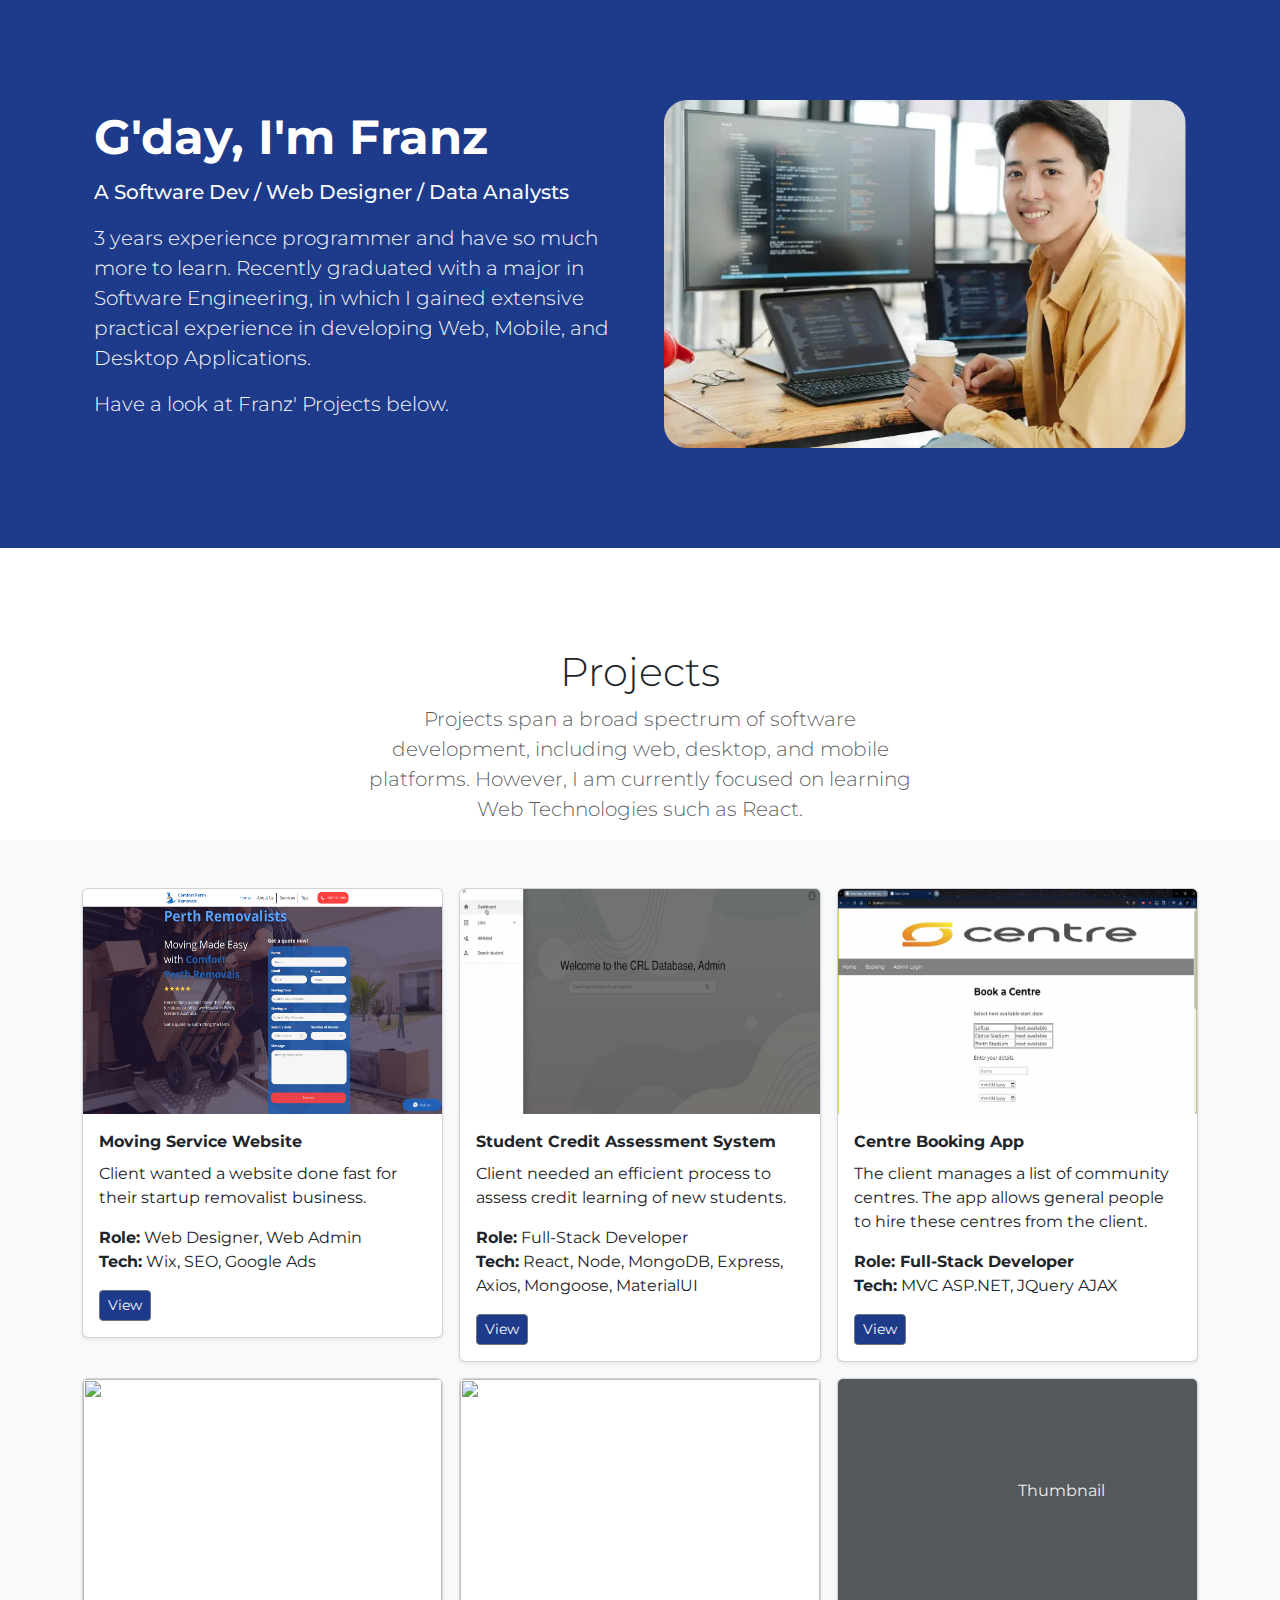
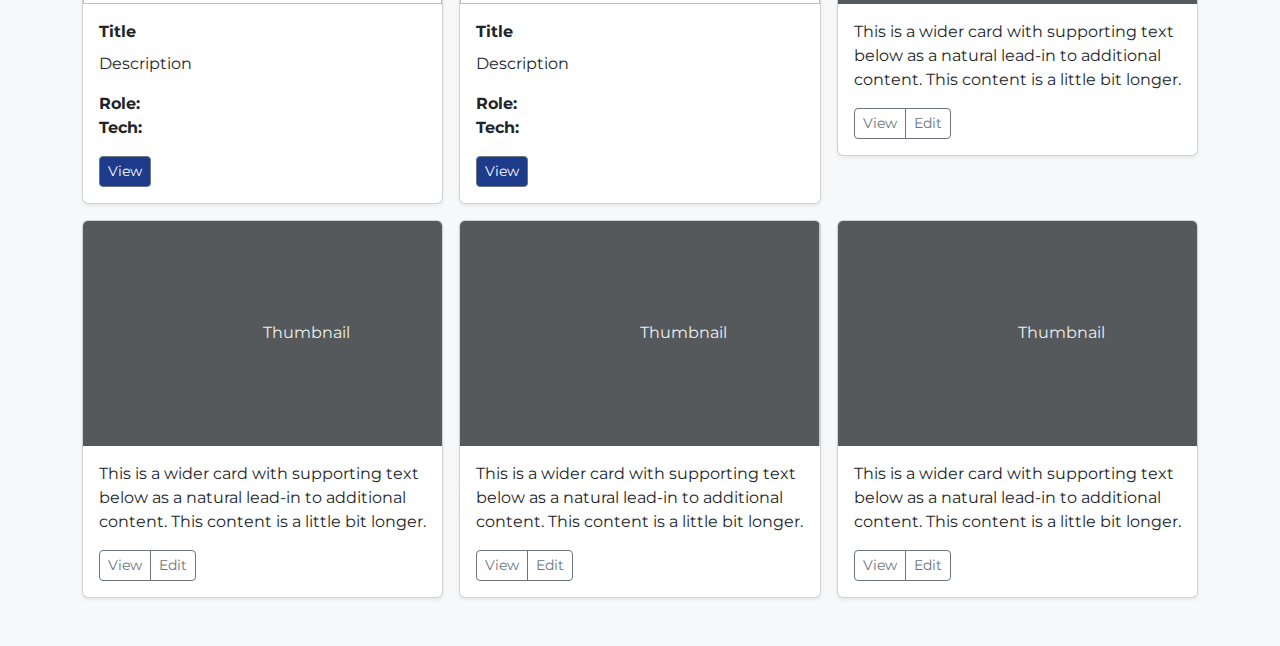
==== commit f8c0d95a: "moved assets files" ====
--- a/index.html
+++ b/index.html
@@ -11,7 +11,7 @@
   <!-- Bootstrap -->
   <link href="https://cdn.jsdelivr.net/npm/bootstrap@5.3.3/dist/css/bootstrap.min.css" rel="stylesheet" integrity="sha384-QWTKZyjpPEjISv5WaRU9OFeRpok6YctnYmDr5pNlyT2bRjXh0JMhjY6hW+ALEwIH" crossorigin="anonymous">
   <!-- Custom CSS -->
-  <link rel="stylesheet" href="./css/styles.css">
+  <link rel="stylesheet" href="./assets/css/styles.css">
 </head>
 <body data-bs-theme="light">
   <!-- Header -->
@@ -57,8 +57,8 @@
         </div>
         <div class="col-lg-6">
           <h1 class="display-5 fw-bold text-body-emphasis lh-1 mb-3">G'day, I'm Franz</h1>
-          <p class="lead content-subtitle">A Software Developer</p>
-          <p class="lead">3 years experience programmer and always learning. Recently graduated with a major in Software Engineering, in which I gained extensive practical experience in developing Web, Mobile, and Desktop Applications.</p>
+          <p class="lead content-subtitle">A Software Dev / Web Designer / Data Analysts</p>
+          <p class="lead">3 years experience programmer and have so much more to learn. Recently graduated with a major in Software Engineering, in which I gained extensive practical experience in developing Web, Mobile, and Desktop Applications.</p>
           <p class="lead">Have a look at Franz' Projects below.</p>
           <!-- <div class="d-grid gap-2 d-md-flex justify-content-md-start mt-4">
             <button type="button" class="btn btn-primary btn-lg px-4 me-md-2">See Projects</button>
@@ -75,7 +75,7 @@
           <h1 class="fw-light">Projects</h1>
           <p class="lead text-body-secondary">
             Projects span a broad spectrum of software development, including web, desktop, and mobile platforms.
-            However, I am currently focused on learning Web Technologies.
+            However, I am currently focused on learning Web Technologies such as React.
           </p>
         </div>
       </div>
@@ -85,7 +85,7 @@
         <div class="row row-cols-1 row-cols-sm-2 row-cols-md-3 g-3">
           <div class="col">
             <div class="card shadow-sm">
-              <img class="card-img-top" width="100%" height="225" src="./images/projects/moving_service-homepage.png" alt="">
+              <img class="card-img-top" width="100%" height="225" src="./assets/images/projects/moving_service-homepage.png" alt="moving service homepage">
               <div class="card-body">
                 <p class="card-title">Moving Service Website</p>
                 <p class="card-text">Client wanted a website done fast for their startup removalist business.</p>
@@ -104,7 +104,7 @@
           </div>
           <div class="col">
             <div class="card shadow-sm">
-              <img class="card-img-top" width="100%" height="225" src="./images/projects/student_credit_assessment-homepage.png" alt="">
+              <img class="card-img-top" width="100%" height="225" src="./assets/images/projects/student_credit_assessment-homepage.png" alt="Student Credit System homepage">
               <div class="card-body">
                 <p class="card-title">Student Credit Assessment System</p>
                 <p class="card-text">Client needed an efficient process to assess credit learning of new students.</p>
@@ -115,55 +115,66 @@
                 </p>
                 <div class="d-flex justify-content-between align-items-center">
                   <div class="btn-group">
-                    <button type="button" class="btn btn-sm btn-outline-secondary">View</button>
-                  </div>
-                </div>
-              </div>
-            </div>
-          </div>
-          <div class="col">
-            <div class="card shadow-sm">
-              <svg class="bd-placeholder-img card-img-top" width="100%" height="225" xmlns="http://www.w3.org/2000/svg" role="img" aria-label="Placeholder: Thumbnail" preserveAspectRatio="xMidYMid slice" focusable="false"><title>Placeholder</title><rect width="100%" height="100%" fill="#55595c"></rect><text x="50%" y="50%" fill="#eceeef" dy=".3em">Thumbnail</text></svg>
+                    <button type="button" class="btn-projects btn btn-sm btn-outline-secondary">View</button>
+                  </div>
+                </div>
+              </div>
+            </div>
+          </div>
+          <div class="col">
+            <div class="card shadow-sm">
+              <img class="card-img-top" width="100%" height="225" src="./assets/images/projects/Centre Booking App - thumbnail.png" alt="">
+              <div class="card-body">
+                <p class="card-title">Centre Booking App</p>
+                <p class="card-text">The client manages a list of community centres. The app allows general people to hire these centres from the client.</p>
+                <p class="card-text-2">
+                  <b>Role: Full-Stack Developer</b> 
+                  <br>
+                  <b>Tech:</b> MVC ASP.NET, JQuery AJAX
+                </p>
+                <div class="d-flex justify-content-between align-items-center">
+                  <div class="btn-group">
+                    <a href="./pages/projects.html">
+                      <button type="button" class="btn-projects btn btn-sm btn-outline-secondary">View</button>
+                    </a>
+                  </div>
+                </div>
+              </div>
+            </div>
+          </div>
+          <div class="col">
+            <div class="card shadow-sm">
+              <img class="card-img-top" width="100%" height="225" src="" alt="">
               <div class="card-body">
                 <p class="card-title">Title</p>
                 <p class="card-text">Description</p>
                 <p class="card-text-2">
                   <b>Role:</b> 
                   <br>
-                  <b>Tech:</b> .NET, C#
-                </p>
-                <div class="d-flex justify-content-between align-items-center">
-                  <div class="btn-group">
-                    <button type="button" class="btn btn-sm btn-outline-secondary">View</button>
-                    <button type="button" class="btn btn-sm btn-outline-secondary">Edit</button>
-                  </div>
-                </div>
-              </div>
-            </div>
-          </div>
-          <div class="col">
-            <div class="card shadow-sm">
-              <svg class="bd-placeholder-img card-img-top" width="100%" height="225" xmlns="http://www.w3.org/2000/svg" role="img" aria-label="Placeholder: Thumbnail" preserveAspectRatio="xMidYMid slice" focusable="false"><title>Placeholder</title><rect width="100%" height="100%" fill="#55595c"></rect><text x="50%" y="50%" fill="#eceeef" dy=".3em">Thumbnail</text></svg>
-              <div class="card-body">
-                <p class="card-text">This is a wider card with supporting text below as a natural lead-in to additional content. This content is a little bit longer.</p>
-                <div class="d-flex justify-content-between align-items-center">
-                  <div class="btn-group">
-                    <button type="button" class="btn btn-sm btn-outline-secondary">View</button>
-                    <button type="button" class="btn btn-sm btn-outline-secondary">Edit</button>
-                  </div>
-                </div>
-              </div>
-            </div>
-          </div>
-          <div class="col">
-            <div class="card shadow-sm">
-              <svg class="bd-placeholder-img card-img-top" width="100%" height="225" xmlns="http://www.w3.org/2000/svg" role="img" aria-label="Placeholder: Thumbnail" preserveAspectRatio="xMidYMid slice" focusable="false"><title>Placeholder</title><rect width="100%" height="100%" fill="#55595c"></rect><text x="50%" y="50%" fill="#eceeef" dy=".3em">Thumbnail</text></svg>
-              <div class="card-body">
-                <p class="card-text">This is a wider card with supporting text below as a natural lead-in to additional content. This content is a little bit longer.</p>
-                <div class="d-flex justify-content-between align-items-center">
-                  <div class="btn-group">
-                    <button type="button" class="btn btn-sm btn-outline-secondary">View</button>
-                    <button type="button" class="btn btn-sm btn-outline-secondary">Edit</button>
+                  <b>Tech:</b> 
+                </p>
+                <div class="d-flex justify-content-between align-items-center">
+                  <div class="btn-group">
+                    <button type="button" class="btn-projects btn btn-sm btn-outline-secondary">View</button>
+                  </div>
+                </div>
+              </div>
+            </div>
+          </div>
+          <div class="col">
+            <div class="card shadow-sm">
+              <img class="card-img-top" width="100%" height="225" src="" alt="">
+              <div class="card-body">
+                <p class="card-title">Title</p>
+                <p class="card-text">Description</p>
+                <p class="card-text-2">
+                  <b>Role:</b> 
+                  <br>
+                  <b>Tech:</b> 
+                </p>
+                <div class="d-flex justify-content-between align-items-center">
+                  <div class="btn-group">
+                    <button type="button" class="btn-projects btn btn-sm btn-outline-secondary">View</button>
                   </div>
                 </div>
               </div>
--- a/assets/css/styles.css
+++ b/assets/css/styles.css
@@ -0,0 +1,69 @@
+/* 
+  Primary Palette (Main Colors)
+  - Deep Blue (#1E3A8A)
+  - Soft White (#F9FAFB)
+  - Vibrant Cyan (#06B6D4)
+  
+  Accent Colors (To Highlight Elements)
+  - Bright Orange (#FB923C)
+  - Emerald Green (#10B981)
+*/
+
+:root {
+  --deep-blue: #1E3A8A;
+  --soft-white: #F9FAFB;
+}
+
+body {
+  font-family: 'Montserrat', sans-serif;
+}
+
+.custom-header {
+  background-color: #1E3A8A;
+  font-size: 20px;
+  font-weight: 500;
+  font-style: normal;
+}
+
+/* .navbar-nav .nav-link {
+  color: #F9FAFB;
+}
+.navbar-nav .nav-link:hover {
+  color: #FB923C; 
+} */
+
+.intro {
+  background-color: #1E3A8A;
+  color: #F9FAFB;
+  padding-top: 100px;
+  padding-bottom: 100px;
+  margin-bottom: 100px;
+}
+
+.intro h1 {
+  color: white !important;
+}
+
+.content-subtitle {
+  font-weight: 500;
+}
+
+.btn-primary {
+  --bs-btn-color: #F9FAFB;
+  --bs-btn-bg: #1E3A8A;
+  --bs-btn-border-color: #1E3A8A;
+  --bs-btn-hover-bg: #0b5ed7;
+  --bs-btn-active-bg: #4f92f6;
+  --bs-btn-active-border-color: #4f92f6;
+}
+
+.card-title {
+  font-weight: bold;
+}
+
+.btn-projects {
+  color: var(--soft-white);
+  background-color: var(--deep-blue);
+  --bs-btn-hover-bg: #586faf;
+  --bs-btn-active-bg: #718ace;
+}
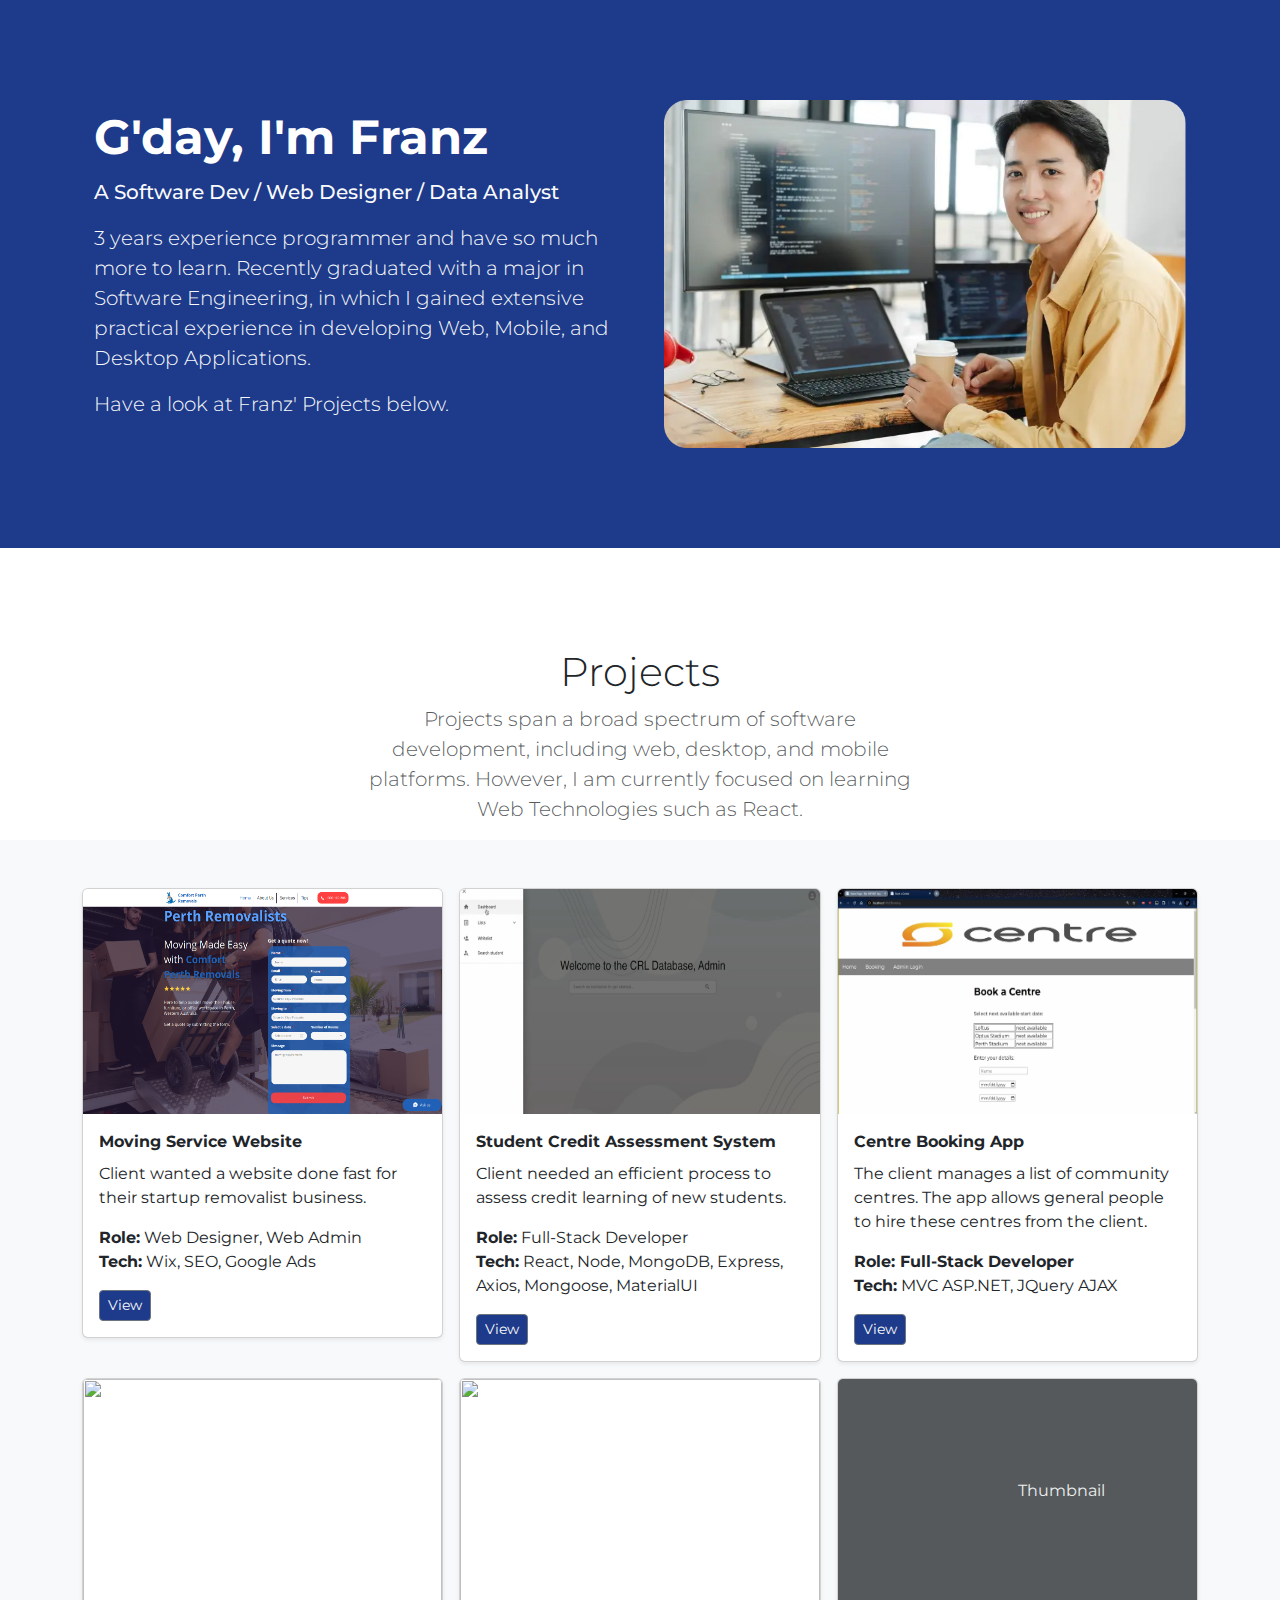
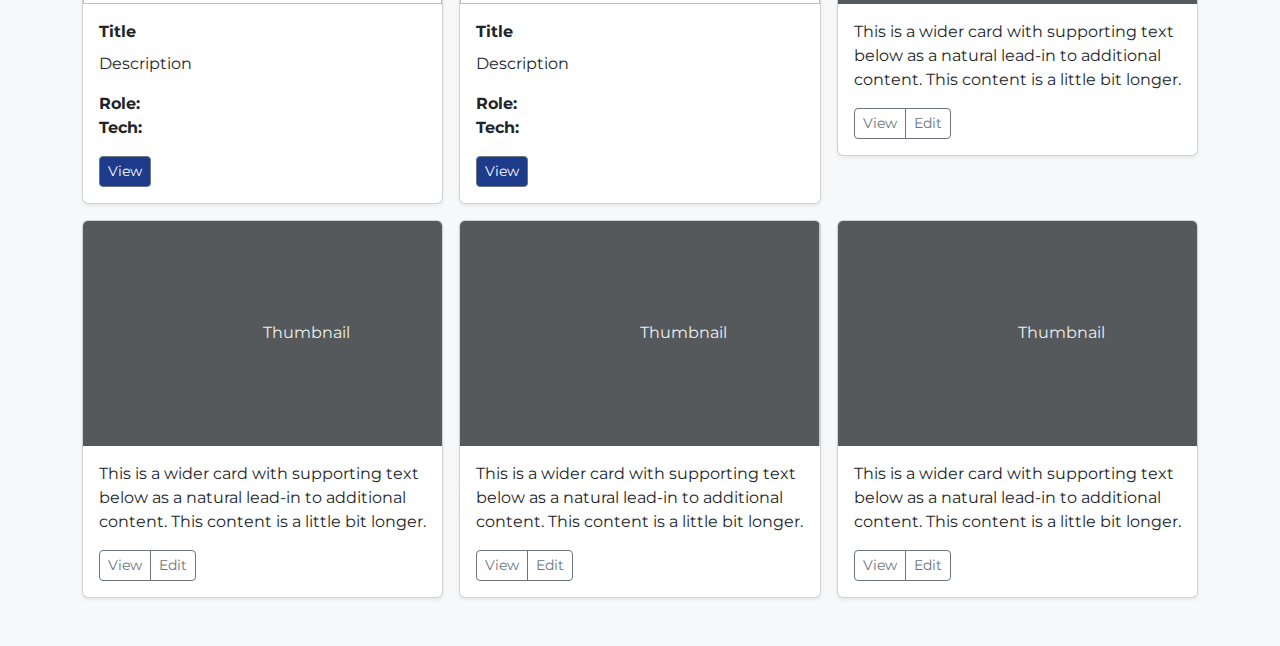
==== commit c5383342: "added centre-booking-app project video" ====
--- a/index.html
+++ b/index.html
@@ -4,10 +4,6 @@
   <meta charset="UTF-8">
   <meta name="viewport" content="width=device-width, initial-scale=1.0">
   <title>Franz Labrador</title>
-  <!-- Monts font -->
-  <link rel="preconnect" href="https://fonts.googleapis.com">
-  <link rel="preconnect" href="https://fonts.gstatic.com" crossorigin>
-  <link href="https://fonts.googleapis.com/css2?family=Montserrat:ital,wght@0,100..900;1,100..900&family=Roboto:ital,wght@0,100;0,300;0,400;0,500;0,700;0,900;1,100;1,300;1,400;1,500;1,700;1,900&display=swap" rel="stylesheet">
   <!-- Bootstrap -->
   <link href="https://cdn.jsdelivr.net/npm/bootstrap@5.3.3/dist/css/bootstrap.min.css" rel="stylesheet" integrity="sha384-QWTKZyjpPEjISv5WaRU9OFeRpok6YctnYmDr5pNlyT2bRjXh0JMhjY6hW+ALEwIH" crossorigin="anonymous">
   <!-- Custom CSS -->
@@ -53,11 +49,11 @@
     <div class="container col-xxl-8 px-4">
       <div class="row flex-lg-row-reverse align-items-center g-5">
         <div class="col-10 col-sm-8 col-lg-6">
-          <img src="./images/filo_dev.png" class="d-block mx-lg-auto img-fluid" alt="Picture of Franz" width="700" height="500" loading="lazy">
+          <img src="./assets/images/filo_dev.png" class="d-block mx-lg-auto img-fluid" alt="Picture of Franz" width="700" height="500" loading="lazy">
         </div>
         <div class="col-lg-6">
           <h1 class="display-5 fw-bold text-body-emphasis lh-1 mb-3">G'day, I'm Franz</h1>
-          <p class="lead content-subtitle">A Software Dev / Web Designer / Data Analysts</p>
+          <p class="lead content-subtitle">A Software Dev / Web Designer / Data Analyst</p>
           <p class="lead">3 years experience programmer and have so much more to learn. Recently graduated with a major in Software Engineering, in which I gained extensive practical experience in developing Web, Mobile, and Desktop Applications.</p>
           <p class="lead">Have a look at Franz' Projects below.</p>
           <!-- <div class="d-grid gap-2 d-md-flex justify-content-md-start mt-4">
@@ -134,7 +130,7 @@
                 </p>
                 <div class="d-flex justify-content-between align-items-center">
                   <div class="btn-group">
-                    <a href="./pages/projects.html">
+                    <a href="./projects/centre-booking-app.html">
                       <button type="button" class="btn-projects btn btn-sm btn-outline-secondary">View</button>
                     </a>
                   </div>
--- a/assets/css/styles.css
+++ b/assets/css/styles.css
@@ -8,6 +8,8 @@
   - Bright Orange (#FB923C)
   - Emerald Green (#10B981)
 */
+@import url('https://fonts.googleapis.com/css2?family=Montserrat:ital,wght@0,100..900;1,100..900&family=Roboto:ital,wght@0,100;0,300;0,400;0,500;0,700;0,900;1,100;1,300;1,400;1,500;1,700;1,900&display=swap');
+
 
 :root {
   --deep-blue: #1E3A8A;
@@ -25,12 +27,12 @@
   font-style: normal;
 }
 
-/* .navbar-nav .nav-link {
+.navbar-nav .nav-link {
   color: #F9FAFB;
 }
 .navbar-nav .nav-link:hover {
   color: #FB923C; 
-} */
+}
 
 .intro {
   background-color: #1E3A8A;
@@ -67,3 +69,19 @@
   --bs-btn-hover-bg: #586faf;
   --bs-btn-active-bg: #718ace;
 }
+
+.video-container {
+  display: flex;
+  justify-content: center;
+  align-items: center;
+  margin-bottom: 50px;
+}
+
+.projects h1 {
+  font-weight: bold;
+  margin-bottom: 50px;
+}
+
+.projects h2 {
+  margin-bottom: 50px;
+}
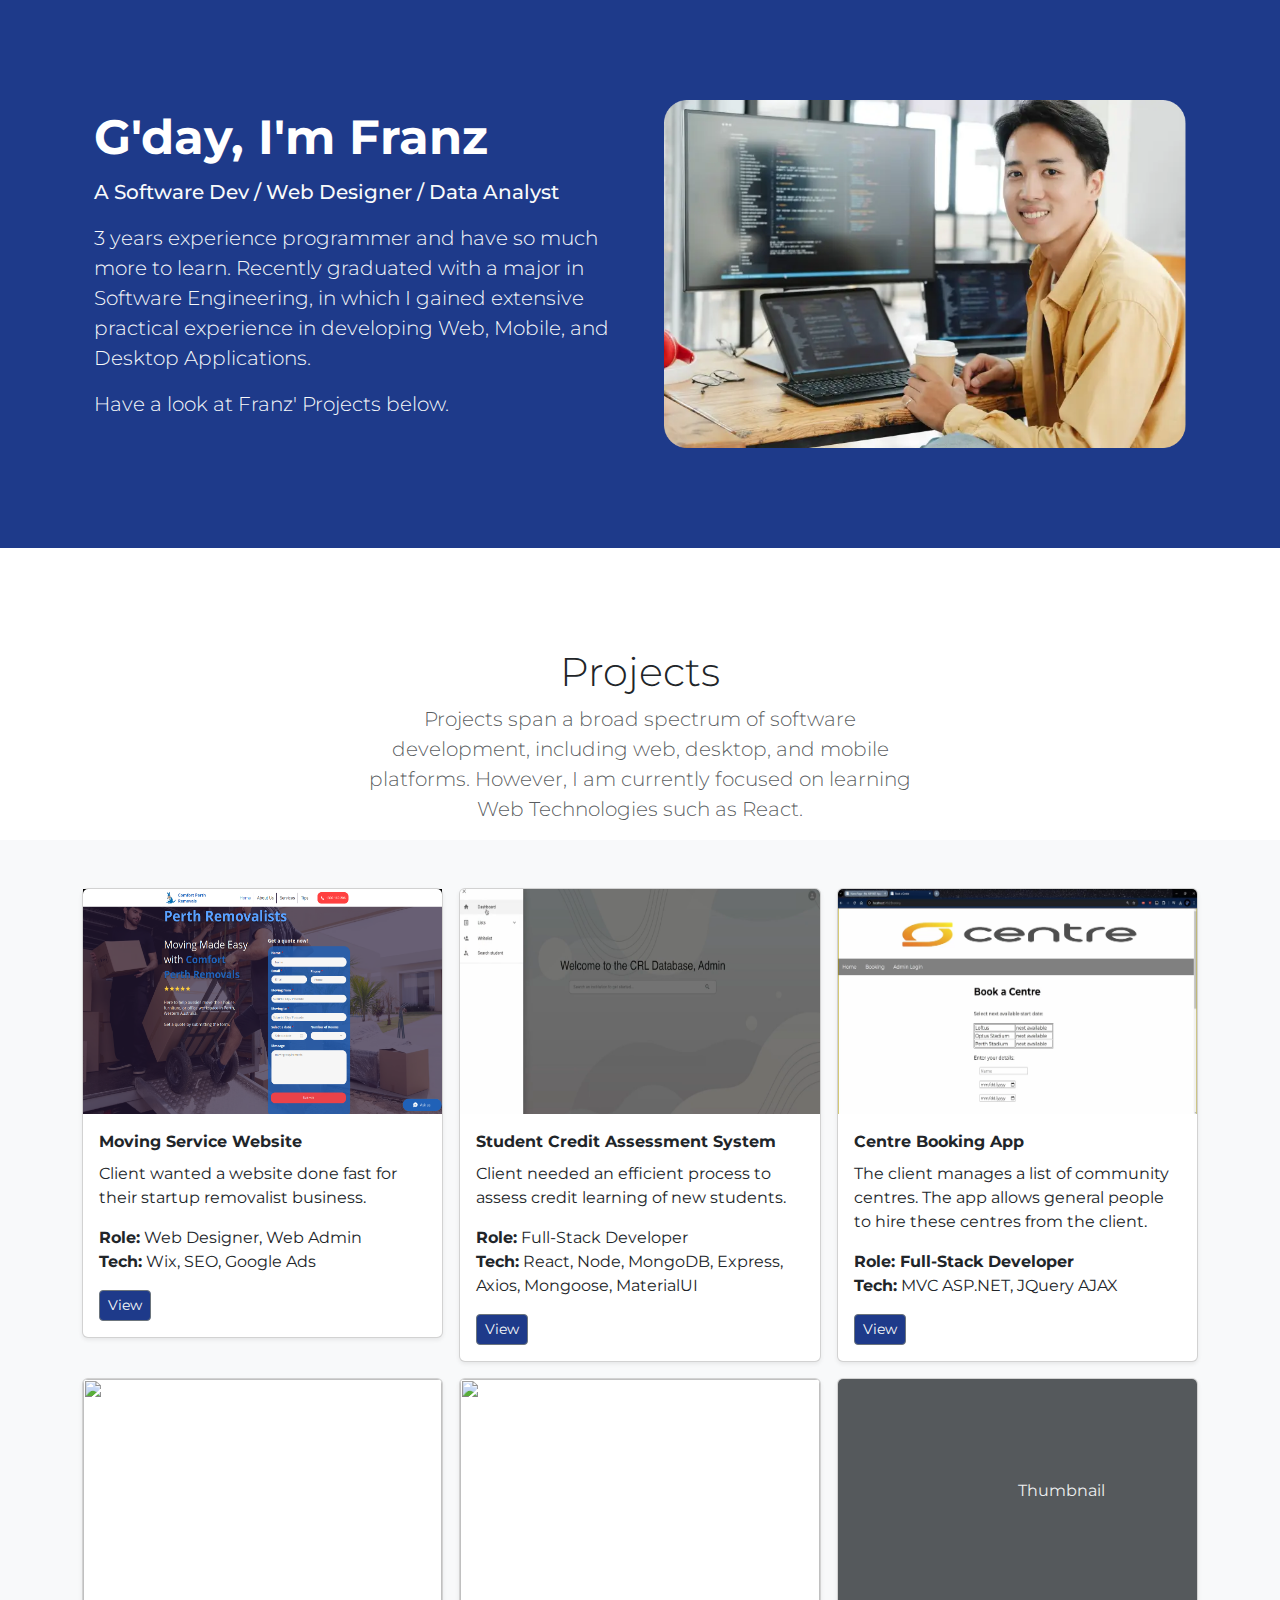
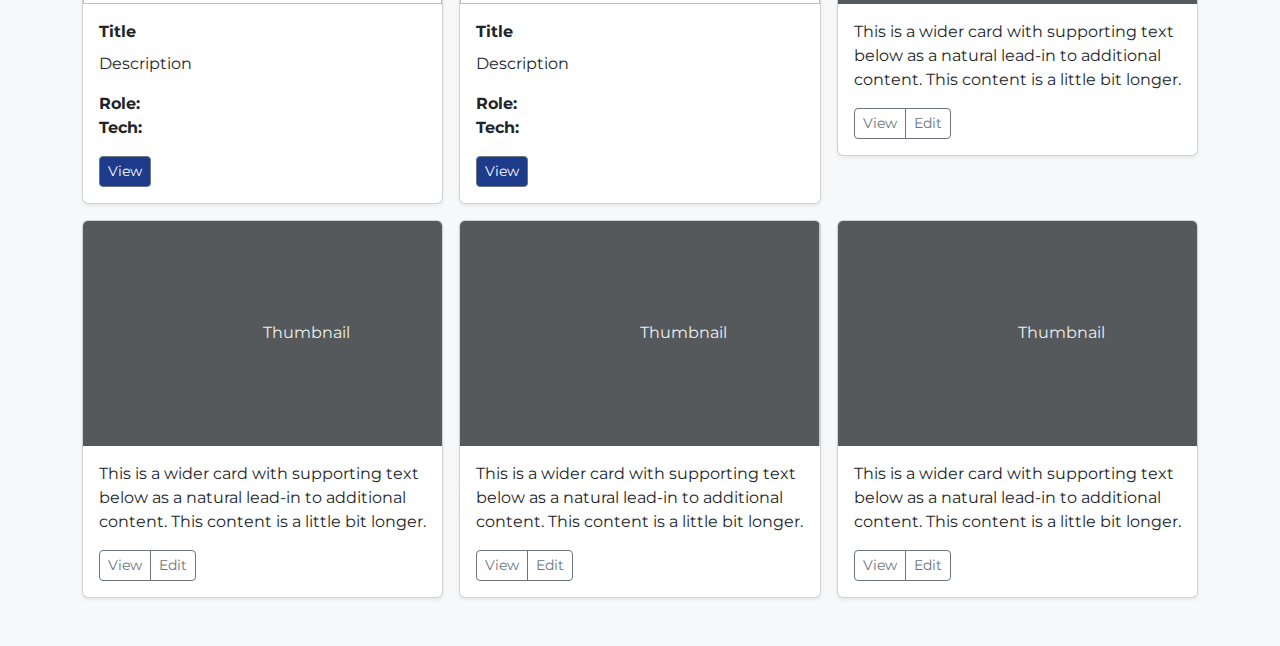
==== commit 9a8f93df: "changed header component to be reusable" ====
--- a/index.html
+++ b/index.html
@@ -10,33 +10,6 @@
   <link rel="stylesheet" href="./assets/css/styles.css">
 </head>
 <body data-bs-theme="light">
-  <!-- Header -->
-  <!-- <div class="custom-header container-fluid">
-    <nav class="navbar navbar-expand-lg py-0">
-      <div class="custom-header container py-3">
-        <button class="navbar-toggler" type="button" data-bs-toggle="collapse" data-bs-target="#navbarNav" aria-controls="navbarNav" aria-expanded="false" aria-label="Toggle navigation">
-          <span class="navbar-toggler-icon"></span>
-        </button>
-        <div class="collapse navbar-collapse" id="navbarNav">
-          <ul class="navbar-nav ms-auto">
-            <li class="nav-item">
-              <a class="nav-link active" aria-current="page" href="#">About</a>
-            </li>
-            <li class="nav-item">
-              <a class="nav-link" href="#">Projects</a>
-            </li>
-            <li class="nav-item">
-              <a class="nav-link" href="#">Work</a>
-            </li>
-            <li class="nav-item">
-              <a class="nav-link" href="#">Life</a>
-            </li>
-          </ul>
-        </div>
-      </div>
-    </nav>
-  </div> -->
-  
   <!-- Dark Mode Button -->
   <!-- <button id="themeToggle" class="btn btn-outline-secondary btn-sm d-flex align-items-center">
     <svg xmlns="http://www.w3.org/2000/svg" width="16" height="16" fill="currentColor" class="bi bi-moon-fill" viewBox="0 0 16 16">
@@ -45,7 +18,7 @@
   </button> -->
   
   <!-- Introduction -->
-  <div class="intro">
+  <section class="intro">
     <div class="container col-xxl-8 px-4">
       <div class="row flex-lg-row-reverse align-items-center g-5">
         <div class="col-10 col-sm-8 col-lg-6">
@@ -62,7 +35,7 @@
         </div>
       </div>
     </div>
-  </div>
+  </section>
   <!-- Portfolio -->
   <main>
     <section class="text-center container">
@@ -81,7 +54,9 @@
         <div class="row row-cols-1 row-cols-sm-2 row-cols-md-3 g-3">
           <div class="col">
             <div class="card shadow-sm">
-              <img class="card-img-top" width="100%" height="225" src="./assets/images/projects/moving_service-homepage.png" alt="moving service homepage">
+              <a class="card-thumbnail" href="./projects/moving-service.html">
+                <img class="card-img-top" width="100%" height="225" src="./assets/images/projects/moving_service-homepage.png" alt="thumbnail of moving service website">
+              </a>
               <div class="card-body">
                 <p class="card-title">Moving Service Website</p>
                 <p class="card-text">Client wanted a website done fast for their startup removalist business.</p>
@@ -91,9 +66,9 @@
                   <b>Tech:</b> Wix, SEO, Google Ads
                 </p>
                 <div class="d-flex justify-content-between align-items-center">
-                  <div class="btn-group">
-                    <button type="button" class="btn-projects btn btn-sm btn-outline-secondary">View</button>
-                  </div>
+                  <a href="./projects/moving-service.html">
+                    <button type="button" class="btn-projects btn btn-sm btn-outline-secondary">View</button>
+                  </a>
                 </div>
               </div>
             </div>
@@ -119,7 +94,9 @@
           </div>
           <div class="col">
             <div class="card shadow-sm">
-              <img class="card-img-top" width="100%" height="225" src="./assets/images/projects/Centre Booking App - thumbnail.png" alt="">
+              <a href="./projects/centre-booking-app.html">
+                <img class="card-img-top" width="100%" height="225" src="./assets/images/projects/Centre Booking App - thumbnail.png" alt="Thumbnail of Centre Booking App">
+              </a>
               <div class="card-body">
                 <p class="card-title">Centre Booking App</p>
                 <p class="card-text">The client manages a list of community centres. The app allows general people to hire these centres from the client.</p>
--- a/assets/css/styles.css
+++ b/assets/css/styles.css
@@ -63,6 +63,10 @@
   font-weight: bold;
 }
 
+.card-thumbnail {
+  background-color: black;
+}
+
 .btn-projects {
   color: var(--soft-white);
   background-color: var(--deep-blue);
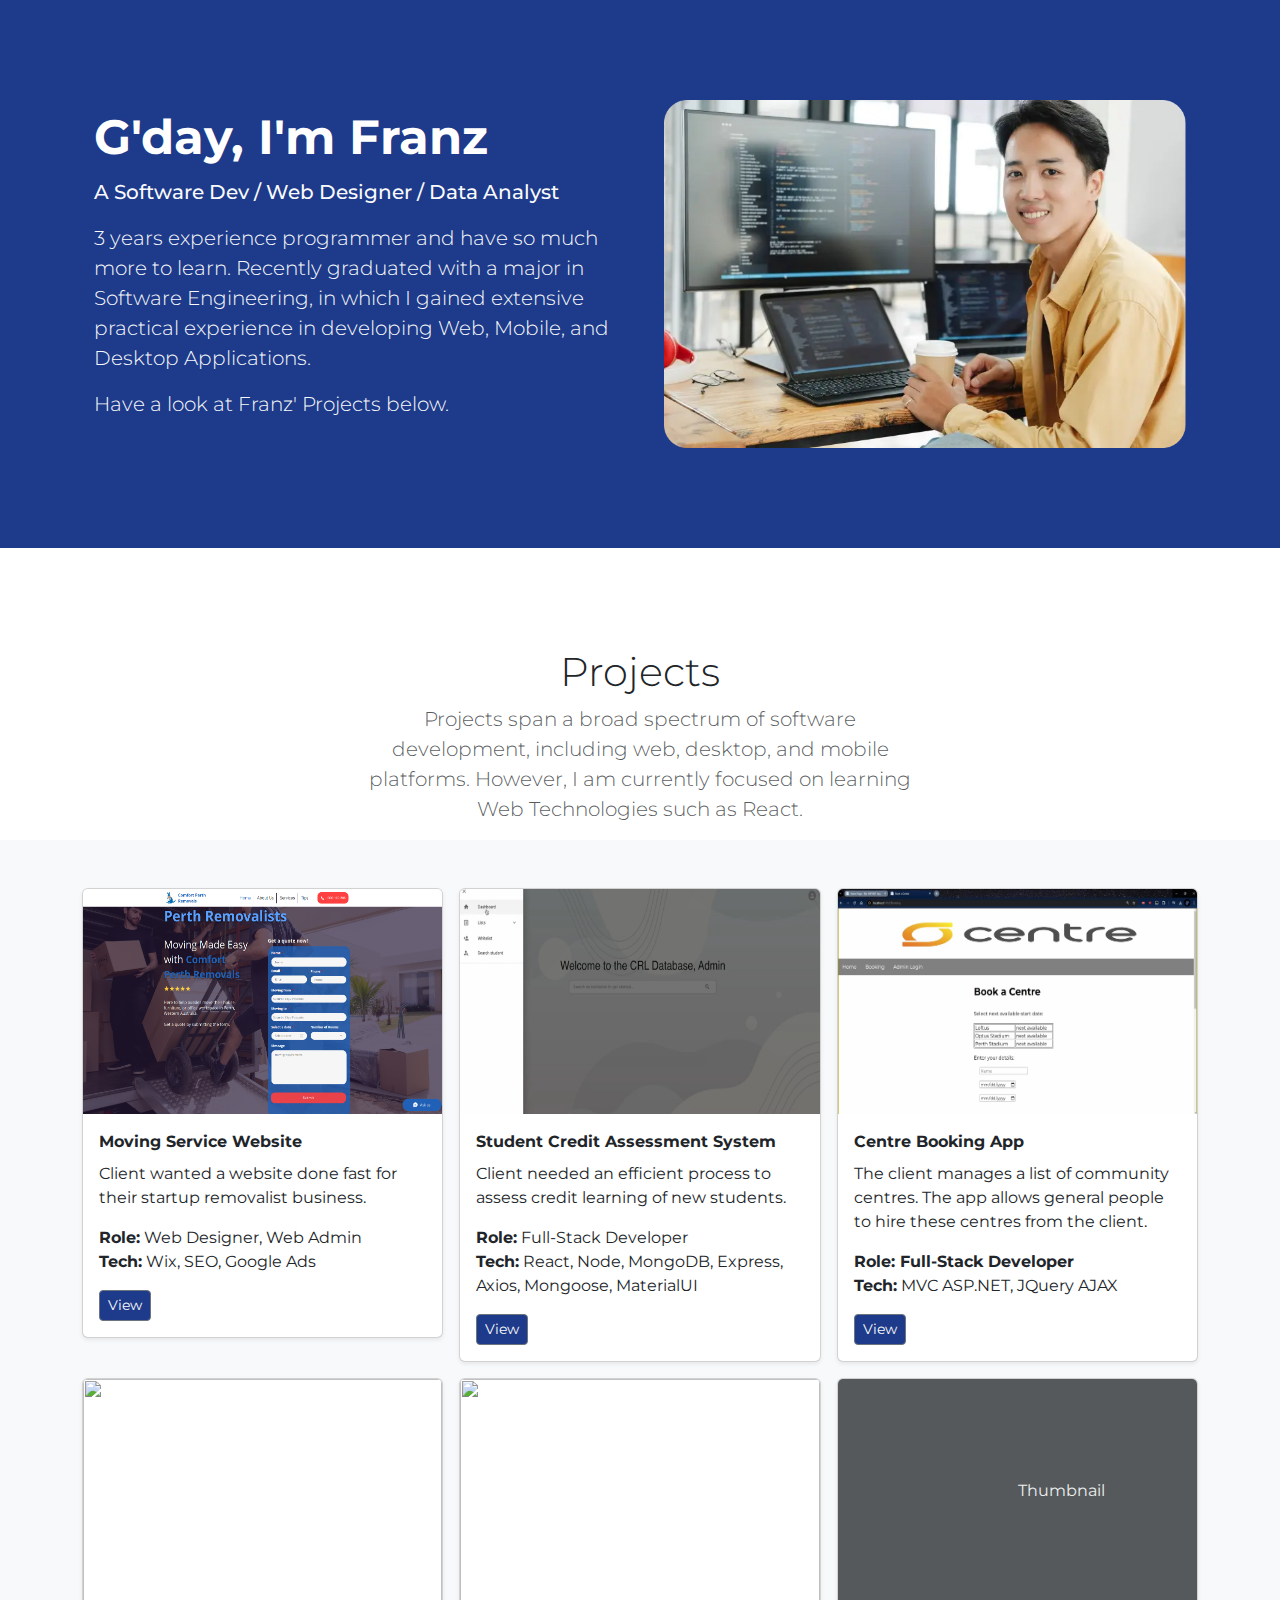
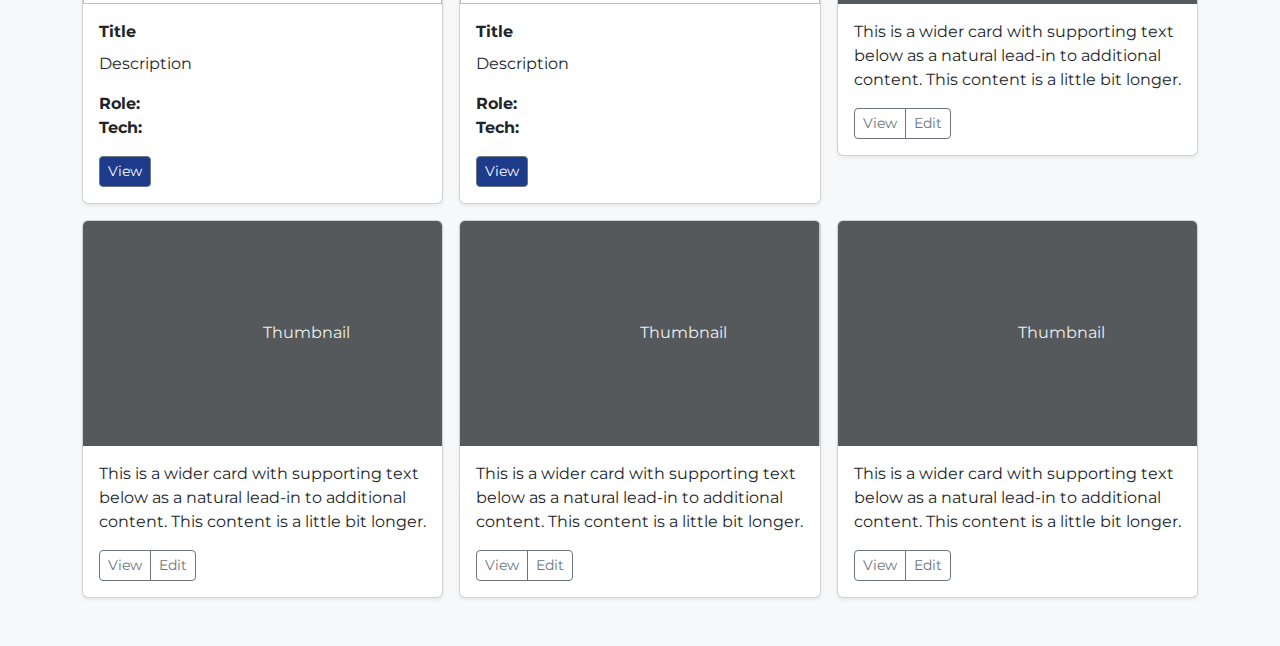
==== commit 02e5b6b2: "added project 1 description" ====
--- a/index.html
+++ b/index.html
@@ -9,7 +9,7 @@
   <!-- Custom CSS -->
   <link rel="stylesheet" href="./assets/css/styles.css">
 </head>
-<body data-bs-theme="light">
+<body id="home" data-bs-theme="light">
   <!-- Dark Mode Button -->
   <!-- <button id="themeToggle" class="btn btn-outline-secondary btn-sm d-flex align-items-center">
     <svg xmlns="http://www.w3.org/2000/svg" width="16" height="16" fill="currentColor" class="bi bi-moon-fill" viewBox="0 0 16 16">
@@ -75,7 +75,9 @@
           </div>
           <div class="col">
             <div class="card shadow-sm">
-              <img class="card-img-top" width="100%" height="225" src="./assets/images/projects/student_credit_assessment-homepage.png" alt="Student Credit System homepage">
+              <a class="card-thumbnail" href="">
+                <img class="card-img-top" width="100%" height="225" src="./assets/images/projects/student_credit_assessment-homepage.png" alt="Student Credit System homepage">
+              </a>
               <div class="card-body">
                 <p class="card-title">Student Credit Assessment System</p>
                 <p class="card-text">Client needed an efficient process to assess credit learning of new students.</p>
@@ -94,7 +96,7 @@
           </div>
           <div class="col">
             <div class="card shadow-sm">
-              <a href="./projects/centre-booking-app.html">
+              <a class="card-thumbnail" href="./projects/centre-booking-app.html">
                 <img class="card-img-top" width="100%" height="225" src="./assets/images/projects/Centre Booking App - thumbnail.png" alt="Thumbnail of Centre Booking App">
               </a>
               <div class="card-body">
--- a/assets/css/styles.css
+++ b/assets/css/styles.css
@@ -11,6 +11,7 @@
 @import url('https://fonts.googleapis.com/css2?family=Montserrat:ital,wght@0,100..900;1,100..900&family=Roboto:ital,wght@0,100;0,300;0,400;0,500;0,700;0,900;1,100;1,300;1,400;1,500;1,700;1,900&display=swap');
 
 
+/* Global styles */
 :root {
   --deep-blue: #1E3A8A;
   --soft-white: #F9FAFB;
@@ -18,6 +19,49 @@
 
 body {
   font-family: 'Montserrat', sans-serif;
+}
+
+
+/* Components */
+.btn-primary {
+  --bs-btn-color: #F9FAFB;
+  --bs-btn-bg: #1E3A8A;
+  --bs-btn-border-color: #1E3A8A;
+  --bs-btn-hover-bg: #0b5ed7;
+  --bs-btn-active-bg: #4f92f6;
+  --bs-btn-active-border-color: #4f92f6;
+}
+
+.btn-projects {
+  color: var(--soft-white);
+  background-color: var(--deep-blue);
+  --bs-btn-hover-bg: #586faf;
+  --bs-btn-active-bg: #718ace;
+}
+
+.card-title {
+  font-weight: bold;
+}
+
+.card-thumbnail {
+  position: relative;
+  display: inline-block;
+}
+
+.card-thumbnail::after {
+  content: "";
+  position: absolute;
+  top: 0;
+  left: 0;
+  width: 100%;
+  height: 100%;
+  background-color: gray;
+  opacity: 0;
+  transition: opacity 0.3s ease;
+}
+
+.card-thumbnail:hover::after {
+  opacity: 0.5;
 }
 
 .custom-header {
@@ -34,7 +78,16 @@
   color: #FB923C; 
 }
 
-.intro {
+.video-container {
+  display: flex;
+  justify-content: center;
+  align-items: center;
+  margin-bottom: 50px;
+}
+
+
+/* Home page */
+#home > .intro {
   background-color: #1E3A8A;
   color: #F9FAFB;
   padding-top: 100px;
@@ -42,7 +95,7 @@
   margin-bottom: 100px;
 }
 
-.intro h1 {
+#home > .intro h1 {
   color: white !important;
 }
 
@@ -50,42 +103,30 @@
   font-weight: 500;
 }
 
-.btn-primary {
-  --bs-btn-color: #F9FAFB;
-  --bs-btn-bg: #1E3A8A;
-  --bs-btn-border-color: #1E3A8A;
-  --bs-btn-hover-bg: #0b5ed7;
-  --bs-btn-active-bg: #4f92f6;
-  --bs-btn-active-border-color: #4f92f6;
-}
 
-.card-title {
-  font-weight: bold;
-}
-
-.card-thumbnail {
-  background-color: black;
-}
-
-.btn-projects {
-  color: var(--soft-white);
-  background-color: var(--deep-blue);
-  --bs-btn-hover-bg: #586faf;
-  --bs-btn-active-bg: #718ace;
-}
-
-.video-container {
-  display: flex;
-  justify-content: center;
-  align-items: center;
-  margin-bottom: 50px;
-}
-
+/* Projects */
 .projects h1 {
   font-weight: bold;
   margin-bottom: 50px;
 }
 
 .projects h2 {
+  margin-bottom: 20px;
+}
+
+.projects p {
+  font-size: 17px;
   margin-bottom: 50px;
 }
+
+.projects img {
+  border: 2px solid black;
+  margin-bottom: 50px;
+}
+
+.projects .btn-container {
+  display: flex;
+  justify-content: center;
+  align-items: center;
+  margin-bottom: 50px;
+}
